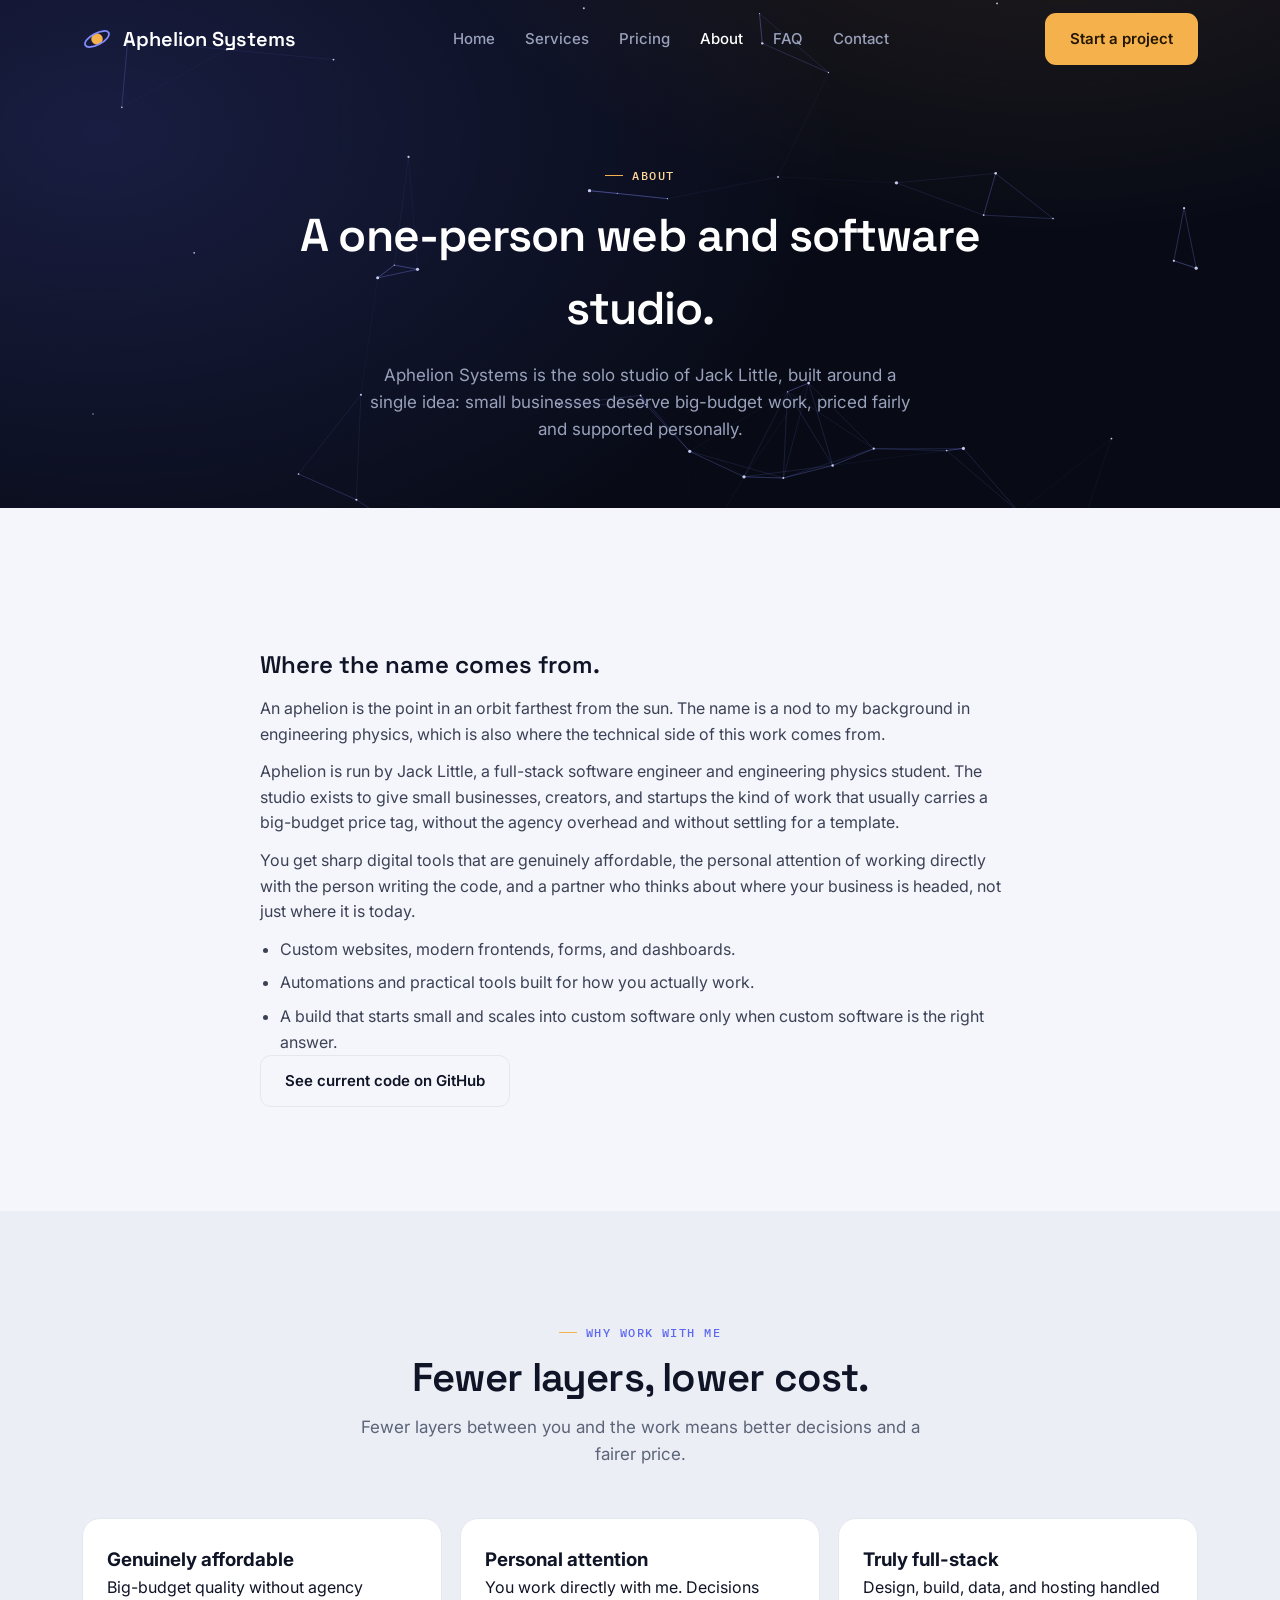
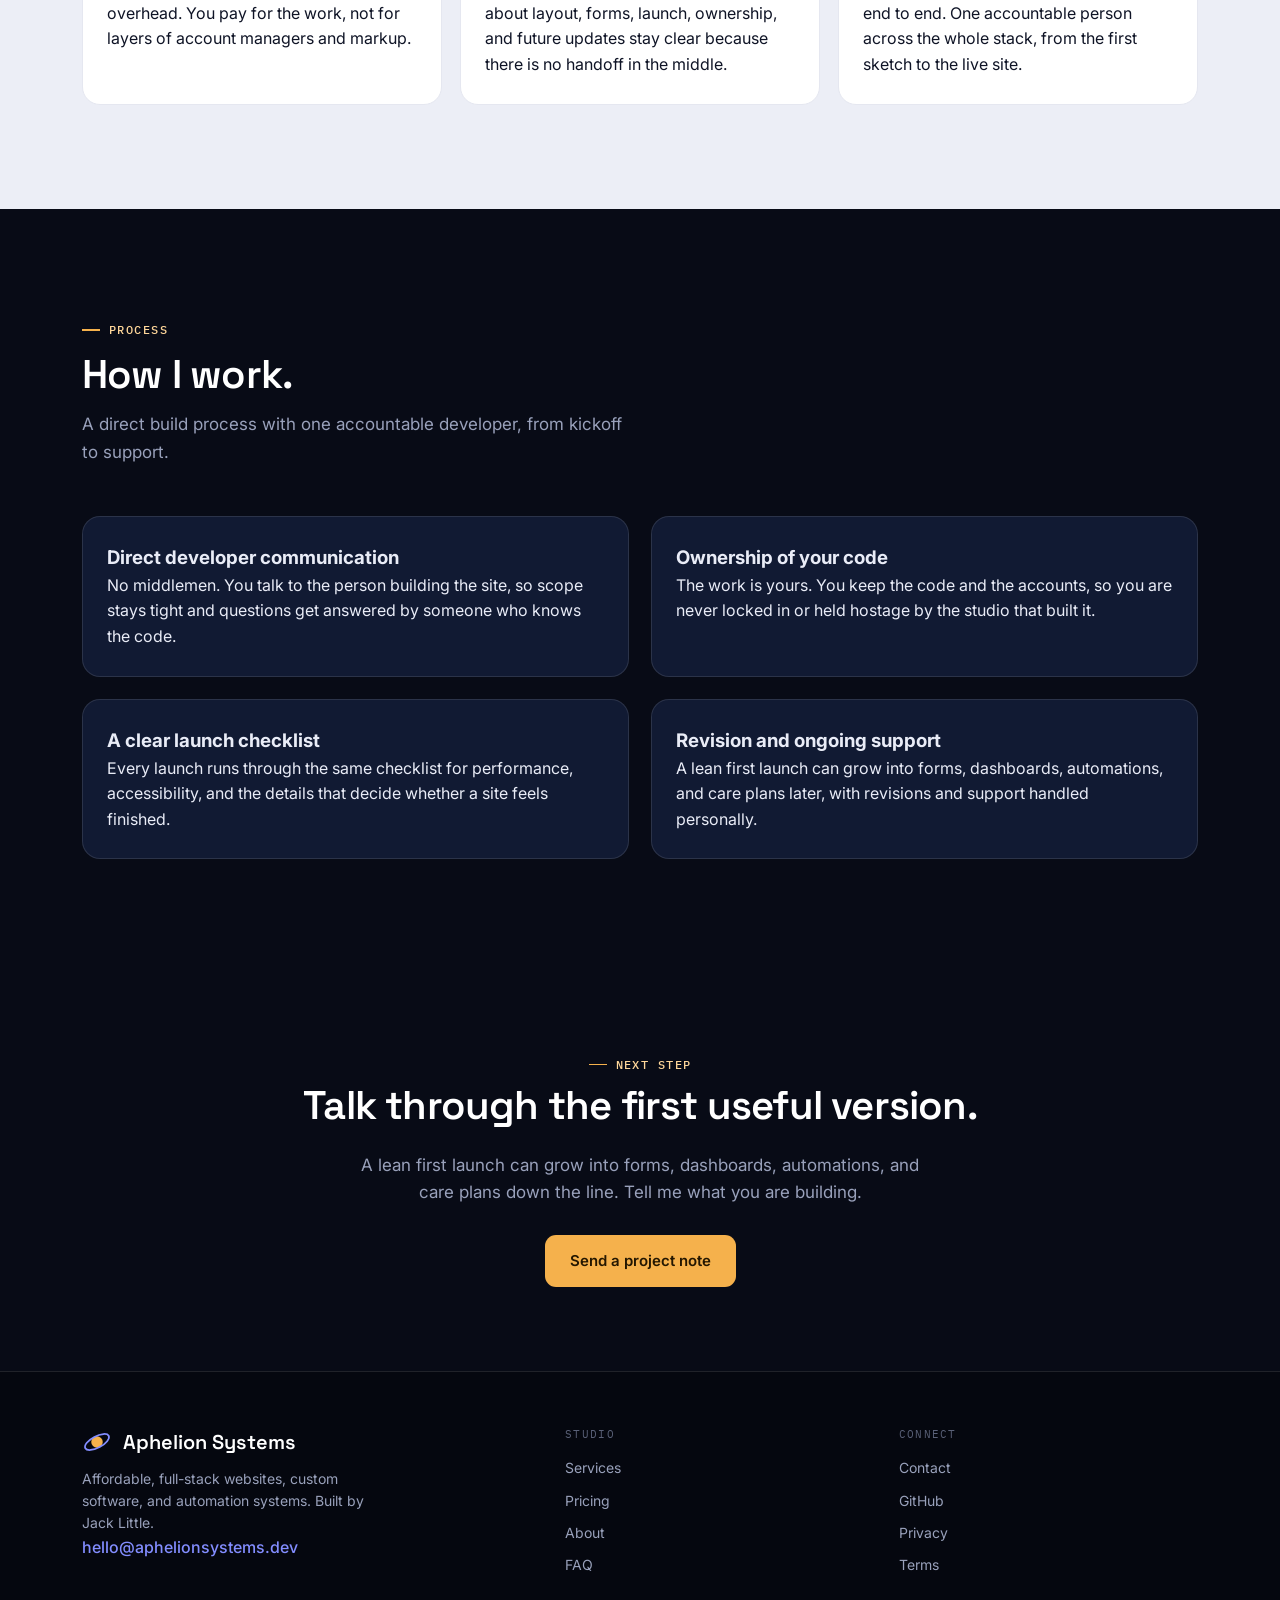
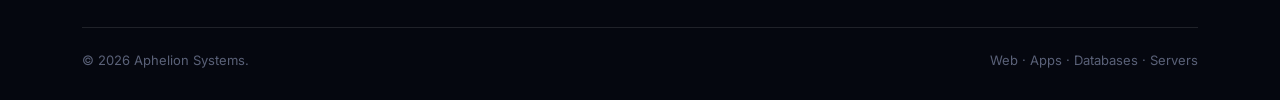
==== about.html @ 38b9ea17 "Add favicon (ico + 32px png + apple-touch) and reference on every page Brand orbit mark rendered to " ====
<!DOCTYPE html>
<html lang="en">
<head>
  <meta charset="UTF-8" />
  <meta name="viewport" content="width=device-width, initial-scale=1.0" />
  <meta name="description" content="Aphelion Systems is the solo studio of Jack Little, a full-stack software engineer and engineering physics student." />
  <meta property="og:title" content="About | Aphelion Systems" />
  <meta property="og:description" content="Aphelion Systems is the solo studio of Jack Little, a full-stack software engineer and engineering physics student." />
  <meta property="og:image" content="https://aphelionsystems.dev/assets/work-storefront.png" />
  <meta property="og:url" content="https://aphelionsystems.dev/about.html" />
  <meta name="twitter:card" content="summary_large_image" />
  <link rel="canonical" href="https://aphelionsystems.dev/about.html" />
  <link rel="icon" href="/favicon.ico" sizes="32x32" />
  <link rel="icon" href="/assets/favicon.svg" type="image/svg+xml" />
  <link rel="apple-touch-icon" href="/assets/apple-touch-icon.png" />
  <title>About | Aphelion Systems</title>
  <link rel="preconnect" href="https://fonts.googleapis.com" />
  <link rel="preconnect" href="https://fonts.gstatic.com" crossorigin />
  <link href="https://fonts.googleapis.com/css2?family=IBM+Plex+Mono:wght@500&family=Inter:wght@400;500;600;700&family=Space+Grotesk:wght@400;500;600;700&display=swap" rel="stylesheet" />
  <link rel="stylesheet" href="styles.css?v=9" />
</head>
<body>
  <canvas id="space" aria-hidden="true"></canvas>
  <header class="nav" data-header>
    <div class="shell">
      <a class="brand" href="index.html" aria-label="Aphelion Systems home"><svg class="mark" viewBox="0 0 34 34" fill="none" xmlns="http://www.w3.org/2000/svg" aria-hidden="true"><circle cx="17" cy="17" r="6.5" fill="#F5B14C"/><ellipse cx="17" cy="17" rx="15" ry="6.5" stroke="#838DFF" stroke-width="2" transform="rotate(-28 17 17)"/></svg> Aphelion Systems</a>
      <nav class="nav-links" id="site-nav" aria-label="Primary navigation">
        <a href="index.html">Home</a>
        <a href="services.html">Services</a>
        <a href="pricing.html">Pricing</a>
        <a href="about.html" aria-current="page">About</a>
        <a href="faq.html">FAQ</a>
        <a href="contact.html">Contact</a>
      </nav>
      <div class="nav-cta"><a href="contact.html" class="btn btn-amber">Start a project</a><button class="nav-toggle" type="button" data-nav-toggle aria-expanded="false" aria-controls="site-nav"><span></span><span></span><span></span></button></div>
    </div>
  </header>
<header class="page-hero"><div class="shell"><span class="eyebrow on-dark">About</span><h1>A one-person web and software studio.</h1><p>Aphelion Systems is the solo studio of Jack Little, built around a single idea: small businesses deserve big-budget work, priced fairly and supported personally.</p></div></header>

<main>
  <section class="section">
    <div class="shell">
      <div class="prose" data-reveal>
        <h2>Where the name comes from.</h2>
        <p>An aphelion is the point in an orbit farthest from the sun. The name is a nod to my background in engineering physics, which is also where the technical side of this work comes from.</p>
        <p>Aphelion is run by Jack Little, a full-stack software engineer and engineering physics student. The studio exists to give small businesses, creators, and startups the kind of work that usually carries a big-budget price tag, without the agency overhead and without settling for a template.</p>
        <p>You get sharp digital tools that are genuinely affordable, the personal attention of working directly with the person writing the code, and a partner who thinks about where your business is headed, not just where it is today.</p>
        <ul>
          <li>Custom websites, modern frontends, forms, and dashboards.</li>
          <li>Automations and practical tools built for how you actually work.</li>
          <li>A build that starts small and scales into custom software only when custom software is the right answer.</li>
        </ul>
        <a class="btn btn-ghost-dark" href="https://github.com/jacklittle4">See current code on GitHub</a>
      </div>
    </div>
  </section>

  <section class="section alt">
    <div class="shell">
      <div class="section-head center" data-reveal><span class="eyebrow">Why work with me</span><h2 class="section-title">Fewer layers, lower cost.</h2><p class="section-sub">Fewer layers between you and the work means better decisions and a fairer price.</p></div>
      <div class="grid-3">
        <article class="card" data-reveal><h3>Genuinely affordable</h3><p>Big-budget quality without agency overhead. You pay for the work, not for layers of account managers and markup.</p></article>
        <article class="card" data-reveal data-delay="1"><h3>Personal attention</h3><p>You work directly with me. Decisions about layout, forms, launch, ownership, and future updates stay clear because there is no handoff in the middle.</p></article>
        <article class="card" data-reveal data-delay="2"><h3>Truly full-stack</h3><p>Design, build, data, and hosting handled end to end. One accountable person across the whole stack, from the first sketch to the live site.</p></article>
      </div>
    </div>
  </section>

  <section class="section dark">
    <div class="shell">
      <div class="section-head" data-reveal><span class="eyebrow">Process</span><h2 class="section-title">How I work.</h2><p class="section-sub">A direct build process with one accountable developer, from kickoff to support.</p></div>
      <div class="grid-2">
        <article class="card" data-reveal><h3>Direct developer communication</h3><p>No middlemen. You talk to the person building the site, so scope stays tight and questions get answered by someone who knows the code.</p></article>
        <article class="card" data-reveal data-delay="1"><h3>Ownership of your code</h3><p>The work is yours. You keep the code and the accounts, so you are never locked in or held hostage by the studio that built it.</p></article>
        <article class="card" data-reveal><h3>A clear launch checklist</h3><p>Every launch runs through the same checklist for performance, accessibility, and the details that decide whether a site feels finished.</p></article>
        <article class="card" data-reveal data-delay="1"><h3>Revision and ongoing support</h3><p>A lean first launch can grow into forms, dashboards, automations, and care plans later, with revisions and support handled personally.</p></article>
      </div>
    </div>
  </section>

  <section class="section dark tight">
    <div class="shell">
      <div class="cta-panel" data-reveal>
        <span class="eyebrow">Next step</span>
        <h2>Talk through the first useful version.</h2>
        <p>A lean first launch can grow into forms, dashboards, automations, and care plans down the line. Tell me what you are building.</p>
        <a class="btn btn-amber" href="contact.html">Send a project note</a>
      </div>
    </div>
  </section>
</main>
  <footer class="site-footer">
    <div class="shell">
      <div class="footer-grid">
        <div><div class="brand"><svg class="mark" viewBox="0 0 34 34" fill="none" xmlns="http://www.w3.org/2000/svg" aria-hidden="true"><circle cx="17" cy="17" r="6.5" fill="#F5B14C"/><ellipse cx="17" cy="17" rx="15" ry="6.5" stroke="#838DFF" stroke-width="2" transform="rotate(-28 17 17)"/></svg> Aphelion Systems</div>
          <p class="tagline">Affordable, full-stack websites, custom software, and automation systems. Built by Jack Little.</p>
          <a class="email" href="mailto:hello@aphelionsystems.dev">hello@aphelionsystems.dev</a></div>
        <div><div class="colhead">Studio</div><a class="flink" href="services.html">Services</a><a class="flink" href="pricing.html">Pricing</a><a class="flink" href="about.html">About</a><a class="flink" href="faq.html">FAQ</a></div>
        <div><div class="colhead">Connect</div><a class="flink" href="contact.html">Contact</a><a class="flink" href="https://github.com/jacklittle4">GitHub</a><a class="flink" href="privacy.html">Privacy</a><a class="flink" href="terms.html">Terms</a></div>
      </div>
      <div class="footer-bottom"><span>&copy; <span data-year>2026</span> Aphelion Systems.</span><span>Web &middot; Apps &middot; Databases &middot; Servers</span></div>
    </div>
  </footer>
  <script src="script.js?v=9"></script>
</body>
</html>
---- styles.css ----
/* ============================================================
   Aphelion Systems — design system
   Cosmic / constellation theme. Dark "space" sections reveal the
   animated background; light sections sit opaque on top.
   ============================================================ */
:root{
  --bg:#080B16; --bg2:#0C1124; --panel:#111A33; --panel-2:#0E1730;
  --light:#F5F6FB; --light-2:#ECEEF6; --white:#FFFFFF;
  --ink:#0F1426; --ink-soft:#3C4256; --muted:#5C6478; --line:#E5E7F0;
  --indigo:#838DFF; --indigo-deep:#5C68F0; --amber:#F5B14C; --amber-soft:#FFD79A;
  --on-dark:#E9ECF7; --muted-dark:#99A1BB; --line-dark:rgba(255,255,255,.11);
  --display:"Space Grotesk",system-ui,sans-serif;
  --body:"Inter",system-ui,sans-serif;
  --mono:"IBM Plex Mono",ui-monospace,monospace;
  --shell:1180px; --r:18px;
}
*{box-sizing:border-box; margin:0; padding:0;}
html{scroll-behavior:smooth; background:var(--bg);}
body{
  font-family:var(--body); color:var(--ink); -webkit-font-smoothing:antialiased; line-height:1.6;
  background:
    radial-gradient(1100px 720px at 82% -6%, rgba(245,177,76,.13), transparent 60%),
    radial-gradient(1200px 800px at 8% 4%, rgba(92,104,240,.20), transparent 62%),
    radial-gradient(900px 900px at 60% 120%, rgba(92,104,240,.12), transparent 60%),
    var(--bg);
}
body.nav-open{overflow:hidden;}
img{display:block; max-width:100%;}
a{color:inherit; text-decoration:none;}

/* animated background canvas */
#space{position:fixed; inset:0; z-index:0; pointer-events:none;}

/* layout */
.shell{max-width:var(--shell); margin:0 auto; padding:0 32px;}
.section{position:relative; z-index:1; padding:104px 0; background:var(--light); color:var(--ink);}
.section.alt{background:var(--light-2);}
.section.dark{background:transparent; color:var(--on-dark);}        /* reveals canvas */
.section.tight{padding:84px 0;}
.section-head{max-width:680px; margin-bottom:50px;}
.section-head.center{margin-left:auto; margin-right:auto; text-align:center;}
.eyebrow{display:inline-flex; align-items:center; gap:9px; font-family:var(--mono); font-size:12px; font-weight:500; letter-spacing:.12em; text-transform:uppercase; color:var(--indigo-deep);}
.eyebrow::before{content:""; width:18px; height:1.5px; background:var(--amber);}
.section.dark .eyebrow, .eyebrow.on-dark{color:var(--amber-soft);}
.section-title{font-family:var(--display); font-weight:600; font-size:clamp(28px,3.4vw,40px); line-height:1.1; letter-spacing:-.02em; margin-top:14px;}
.section.dark .section-title{color:#fff;}
.section-sub{font-size:17px; color:var(--muted); margin-top:14px; max-width:560px;}
.section.dark .section-sub{color:var(--muted-dark);}
.section-head.center .section-sub{margin-left:auto; margin-right:auto;}

/* buttons */
.btn{display:inline-flex; align-items:center; gap:9px; font-family:var(--body); font-weight:600; font-size:15px; padding:13px 24px; border-radius:11px; cursor:pointer; border:1px solid transparent; transition:transform .15s ease, background .2s ease, border-color .2s ease;}
.btn:hover{transform:translateY(-1px);}
.btn-amber{background:var(--amber); color:#241701;}
.btn-indigo{background:var(--indigo-deep); color:#fff;}
.btn-ghost{background:transparent; color:var(--on-dark); border-color:var(--line-dark);}
.btn-ghost:hover{border-color:var(--indigo);}
.btn-ghost-dark{background:transparent; color:var(--ink); border-color:var(--line);}

/* reveal */
[data-reveal]{opacity:0; transform:translateY(20px); transition:opacity .7s ease, transform .7s cubic-bezier(.2,.7,.2,1);}
[data-reveal].is-visible{opacity:1; transform:none;}
[data-reveal][data-delay="1"]{transition-delay:.08s;}
[data-reveal][data-delay="2"]{transition-delay:.16s;}
[data-reveal][data-delay="3"]{transition-delay:.24s;}
@media (prefers-reduced-motion: reduce){ [data-reveal]{opacity:1; transform:none; transition:none;} }

/* ============ nav ============ */
.nav{position:fixed; top:0; left:0; right:0; z-index:40; transition:background .25s ease, border-color .25s ease;}
.nav .shell{display:flex; align-items:center; justify-content:space-between; height:78px;}
.nav.is-scrolled{background:rgba(8,11,22,.78); backdrop-filter:blur(12px); border-bottom:1px solid var(--line-dark);}
.brand{display:flex; align-items:center; gap:11px; font-family:var(--display); font-weight:600; font-size:20px; color:#fff;}
.brand .mark{width:30px; height:30px;}
.nav-links{display:flex; gap:30px;}
.nav-links a{color:var(--muted-dark); font-size:15px; font-weight:500;}
.nav-links a:hover, .nav-links a[aria-current="page"]{color:#fff;}
.nav-cta{display:flex; align-items:center; gap:16px;}
.nav-toggle{display:none; flex-direction:column; gap:5px; background:none; border:0; cursor:pointer; padding:8px;}
.nav-toggle span{display:block; width:22px; height:2px; background:#fff; border-radius:2px;}

/* ============ hero ============ */
.hero{position:relative; z-index:1; color:var(--on-dark); overflow:hidden;}
.hero-glow{position:absolute; inset:0; z-index:0; pointer-events:none; background:
  radial-gradient(680px 420px at 50% -10%, rgba(245,177,76,.12), transparent 60%);}
.hero-inner{position:relative; z-index:2; text-align:center; max-width:800px; margin:0 auto; padding:184px 0 120px;}
.hero-inner .eyebrow{margin-bottom:22px;}
.hero h1{font-family:var(--display); font-weight:600; font-size:clamp(33px,4.6vw,52px); line-height:1.08; letter-spacing:-.02em; color:#fff; max-width:760px; margin:0 auto;}
.hero h1 .accent{color:var(--amber-soft);}
.hero .lede{color:var(--muted-dark); font-size:18px; margin:22px auto 34px; max-width:580px;}
.hero-actions{display:flex; gap:13px; flex-wrap:wrap; justify-content:center;}
.hero-trust{display:flex; gap:8px; flex-wrap:wrap; justify-content:center; align-items:center; margin:46px auto 0; padding-top:26px; border-top:1px solid var(--line-dark); max-width:680px;}
.hero-trust b{font-size:14px; color:var(--on-dark); font-weight:600;}
.dotsep{color:var(--indigo); margin:0 6px;}

/* slim page hero for subpages */
.page-hero{position:relative; z-index:1; color:var(--on-dark); text-align:center; overflow:hidden;}
.page-hero .shell{padding-top:158px; padding-bottom:64px;}
.page-hero h1{font-family:var(--display); font-weight:600; font-size:clamp(30px,4vw,46px); color:#fff; letter-spacing:-.02em; margin:14px auto 0; max-width:720px;}
.page-hero p{color:var(--muted-dark); font-size:17px; margin:16px auto 0; max-width:560px;}

/* ============ generic cards / grids ============ */
.grid-3{display:grid; grid-template-columns:repeat(3,1fr); gap:18px;}
.grid-2{display:grid; grid-template-columns:repeat(2,1fr); gap:22px;}
.card{border-radius:var(--r); padding:26px 24px; background:var(--white); border:1px solid var(--line);}
.section.dark .card{background:var(--panel); border-color:var(--line-dark);}
.card-link{transition:transform .15s ease, box-shadow .2s ease;}
.card-link:hover{transform:translateY(-3px); box-shadow:0 22px 44px -28px rgba(20,28,64,.4);}

/* services */
.svc-grid{display:grid; grid-template-columns:repeat(3,1fr); gap:18px;}
.svc{background:var(--white); border:1px solid var(--line); border-radius:var(--r); padding:28px 26px; transition:transform .15s ease, box-shadow .2s ease;}
.svc:hover{transform:translateY(-3px); box-shadow:0 22px 44px -28px rgba(20,28,64,.4);}
.svc .ico{width:46px; height:46px; border-radius:12px; display:grid; place-items:center; background:linear-gradient(140deg,#EEF0FF,#E0E4FF); color:var(--indigo-deep); margin-bottom:18px;}
.svc:nth-child(2) .ico,.svc:nth-child(5) .ico{background:linear-gradient(140deg,#FFF3E0,#FFE7C4); color:#C7821F;}
.svc h3{font-family:var(--display); font-weight:600; font-size:20px; color:var(--ink);}
.svc p{font-size:14.5px; color:var(--muted); margin-top:8px;}

/* work / projects */
.work-grid{display:grid; grid-template-columns:repeat(2,1fr); gap:22px;}
.proj{background:var(--panel); border:1px solid var(--line-dark); border-radius:var(--r); overflow:hidden; transition:transform .15s ease;}
.proj:hover{transform:translateY(-3px);}
.proj .thumb{height:226px; overflow:hidden; border-bottom:1px solid var(--line-dark);}
.proj .thumb img{width:100%; height:100%; object-fit:cover; object-position:top;}
.proj .body{padding:22px 24px 26px;}
.proj .tags{display:flex; gap:8px; margin-bottom:12px;}
.tag{font-family:var(--mono); font-size:11px; font-weight:500; letter-spacing:.03em; padding:5px 11px; border-radius:999px; background:rgba(131,141,255,.14); color:#AEB6FF;}
.tag.real{background:rgba(245,177,76,.16); color:var(--amber-soft);}
.proj h3{font-family:var(--display); font-weight:600; font-size:21px; color:#fff;}
.proj p{font-size:14.5px; color:var(--muted-dark); margin-top:8px;}
.proj .text-link{display:inline-block; margin-top:14px; color:var(--indigo); font-weight:600; font-size:14px;}

/* audience pills */
.audience-grid{display:grid; grid-template-columns:repeat(3,1fr); gap:14px;}
.audience-grid article{background:var(--white); border:1px solid var(--line); border-radius:12px; padding:18px 20px; font-weight:600; color:var(--ink); display:flex; align-items:center; gap:10px;}
.audience-grid article::before{content:""; width:8px; height:8px; border-radius:50%; background:var(--indigo-deep);}

/* timeline / process */
.timeline{list-style:none; display:grid; grid-template-columns:repeat(5,1fr); gap:16px; counter-reset:step;}
.timeline.stack{grid-template-columns:1fr; gap:14px; max-width:760px;}
.timeline li{position:relative; padding-top:22px; border-top:2px solid var(--indigo-deep);}
.timeline li span{font-family:var(--mono); font-size:13px; color:var(--indigo-deep); font-weight:500;}
.section.dark .timeline li span{color:var(--indigo);}
.timeline li h3{font-family:var(--display); font-weight:600; font-size:18px; margin:8px 0 6px; color:inherit;}
.timeline li p{font-size:14px; color:var(--muted);}
.section.dark .timeline li p{color:var(--muted-dark);}

/* pricing tiers */
.tier-grid{display:grid; grid-template-columns:repeat(3,1fr); gap:18px; align-items:stretch;}
.tier{display:flex; flex-direction:column; background:var(--white); border:1px solid var(--line); border-radius:var(--r); padding:30px 26px;}
.section.dark .tier{background:var(--panel); border-color:var(--line-dark);}
.tier.feat{border-color:var(--indigo); box-shadow:0 0 0 1px var(--indigo); position:relative;}
.tier .badge{position:absolute; top:-11px; left:26px; background:var(--indigo-deep); color:#fff; font-family:var(--mono); font-size:10.5px; letter-spacing:.08em; text-transform:uppercase; padding:5px 12px; border-radius:999px;}
.tier .pname{font-family:var(--mono); font-size:12.5px; letter-spacing:.06em; text-transform:uppercase; color:var(--muted);}
.section.dark .tier .pname{color:var(--muted-dark);}
.tier .cost{font-family:var(--display); font-weight:600; font-size:38px; margin:12px 0 4px; color:var(--ink);}
.section.dark .tier .cost{color:#fff;}
.tier .cost small{font-family:var(--body); font-size:14px; color:var(--muted); font-weight:500;}
.tier p{font-size:14.5px; color:var(--muted); margin-top:4px;}
.section.dark .tier p{color:var(--muted-dark);}
.tier ul{list-style:none; margin:18px 0 24px; display:flex; flex-direction:column; gap:10px;}
.tier li{font-size:14px; color:var(--ink-soft); padding-left:24px; position:relative;}
.section.dark .tier li{color:#cdd2e2;}
.tier li::before{content:"✓"; position:absolute; left:0; color:var(--indigo-deep); font-weight:700;}
.tier .go{margin-top:auto; text-align:center; padding:12px; border-radius:10px; border:1.5px solid var(--line); font-weight:700; font-size:14px;}
.section.dark .tier .go{border-color:var(--line-dark); color:#fff;}
.tier.feat .go{background:var(--indigo-deep); color:#fff; border-color:var(--indigo-deep);}

/* console / engineering signal */
.split{display:grid; grid-template-columns:1fr 1fr; gap:56px; align-items:center;}
.console{background:var(--panel-2); border:1px solid var(--line-dark); border-radius:var(--r); padding:22px; font-family:var(--mono); color:var(--on-dark);}
.console .bar{display:flex; gap:7px; margin-bottom:18px;}
.console .bar span{width:11px; height:11px; border-radius:50%; background:rgba(255,255,255,.18);}
.console .bar span:first-child{background:var(--amber);}
.console .line{display:flex; justify-content:space-between; gap:18px; padding:11px 0; border-top:1px solid var(--line-dark); font-size:13.5px;}
.console .line span{color:var(--indigo);}
.console .line strong{color:#fff; font-weight:500; text-align:right;}

/* founder */
.founder-card{background:var(--white); border:1px solid var(--line); border-radius:var(--r); padding:30px 28px;}
.section.dark .founder-card{background:var(--panel); border-color:var(--line-dark);}
.founder-card .ava{width:56px; height:56px; border-radius:14px; display:grid; place-items:center; font-family:var(--display); font-weight:700; font-size:20px; color:#0A0B0D; background:linear-gradient(135deg,var(--amber-soft),var(--amber)); margin-bottom:18px;}
.founder-card h3{font-family:var(--display); font-weight:600; font-size:22px; color:inherit;}
.founder-card p{font-size:14.5px; color:var(--muted); margin-top:8px;}
.section.dark .founder-card p{color:var(--muted-dark);}
.founder-card .text-link{display:inline-block; margin-top:14px; color:var(--indigo-deep); font-weight:600; font-size:14px;}
.section.dark .founder-card .text-link{color:var(--indigo);}

/* CTA */
.cta-panel{max-width:860px; margin:0 auto; text-align:center;}
.cta-panel h2{font-family:var(--display); font-weight:600; font-size:clamp(28px,3.6vw,40px); color:#fff; letter-spacing:-.02em;}
.cta-panel p{color:var(--muted-dark); font-size:17px; margin:14px auto 28px; max-width:560px;}

/* FAQ */
.faq{max-width:820px; margin:0 auto; display:flex; flex-direction:column; gap:12px;}
.faq details{background:var(--white); border:1px solid var(--line); border-radius:14px; padding:4px 22px;}
.faq summary{list-style:none; cursor:pointer; padding:18px 0; font-family:var(--display); font-weight:600; font-size:17px; color:var(--ink); display:flex; justify-content:space-between; align-items:center; gap:16px;}
.faq summary::-webkit-details-marker{display:none;}
.faq summary::after{content:"+"; color:var(--indigo-deep); font-size:22px; font-weight:400;}
.faq details[open] summary::after{content:"–";}
.faq details p{font-size:15px; color:var(--muted); padding:0 0 20px;}

/* prose (privacy / terms / about) */
.prose{max-width:760px; margin:0 auto;}
.prose h2{font-family:var(--display); font-weight:600; font-size:24px; color:var(--ink); margin:34px 0 10px;}
.prose p{font-size:16px; color:var(--ink-soft); margin-top:12px;}
.prose ul{margin:12px 0 0 20px;} .prose li{font-size:16px; color:var(--ink-soft); margin-top:8px;}

/* forms */
.contact-layout{display:grid; grid-template-columns:1fr 1.1fr; gap:52px; align-items:start;}
.contact-copy h1{font-family:var(--display); font-weight:600; font-size:clamp(28px,3.4vw,38px); color:#fff; letter-spacing:-.02em; margin-top:12px;}
.contact-copy p{color:var(--muted-dark); font-size:16.5px; margin-top:16px; max-width:440px;}
.contact-aside{margin-top:26px; border-top:1px solid var(--line-dark);}
.contact-aside .row{display:flex; gap:16px; padding:14px 0; border-bottom:1px solid var(--line-dark);}
.contact-aside .k{font-family:var(--mono); font-size:12px; letter-spacing:.08em; text-transform:uppercase; color:var(--muted-dark); width:96px;}
.contact-aside .v{color:#fff;}
.contact-form{background:rgba(255,255,255,.03); border:1px solid var(--line-dark); border-radius:var(--r); padding:28px; display:grid; gap:16px;}
.contact-form label{display:block; font-size:13px; font-weight:600; color:var(--muted-dark);}
.contact-form input,.contact-form select,.contact-form textarea{width:100%; margin-top:7px; background:rgba(255,255,255,.04); border:1px solid var(--line-dark); border-radius:11px; padding:12px 14px; color:#fff; font-family:var(--body); font-size:15px;}
.contact-form input::placeholder,.contact-form textarea::placeholder{color:#6E768E;}
.contact-form textarea{resize:vertical;}
.contact-form .button, .contact-form button{justify-content:center; width:100%;}
.form-status{font-size:13px; color:var(--muted-dark);}

/* ============ footer ============ */
.site-footer{position:relative; z-index:1; background:#05070F; color:var(--muted-dark); padding:54px 0 30px; border-top:1px solid var(--line-dark);}
.footer-grid{display:grid; grid-template-columns:1.5fr 1fr 1fr; gap:34px;}
.site-footer .brand{margin-bottom:10px;}
.site-footer .tagline{font-size:14px; max-width:300px;}
.site-footer .colhead{font-family:var(--mono); font-size:11px; letter-spacing:.12em; text-transform:uppercase; color:#5A6178; margin-bottom:14px;}
.site-footer a.flink{display:block; font-size:14px; margin-bottom:10px; color:var(--muted-dark);}
.site-footer a.flink:hover{color:#fff;}
.site-footer .email{color:var(--indigo); font-weight:500;}
.footer-bottom{border-top:1px solid var(--line-dark); margin-top:40px; padding-top:22px; display:flex; justify-content:space-between; font-size:13px; color:#5A6178;}

/* ============ responsive ============ */
@media (max-width:900px){
  .nav-links{position:fixed; inset:78px 0 auto 0; flex-direction:column; gap:0; background:rgba(8,11,22,.97); border-bottom:1px solid var(--line-dark); padding:8px 32px 20px; transform:translateY(-12px); opacity:0; pointer-events:none; transition:.2s;}
  .nav-links.open{transform:none; opacity:1; pointer-events:auto;}
  .nav-links a{padding:14px 0; border-bottom:1px solid var(--line-dark);}
  .nav-toggle{display:flex;}
  .grid-3,.svc-grid,.work-grid,.grid-2,.audience-grid,.tier-grid,.split,.contact-layout{grid-template-columns:1fr;}
  .timeline{grid-template-columns:1fr 1fr;}
  .section{padding:72px 0;}
}
@media (max-width:560px){ .timeline{grid-template-columns:1fr;} .shell{padding:0 22px;} }
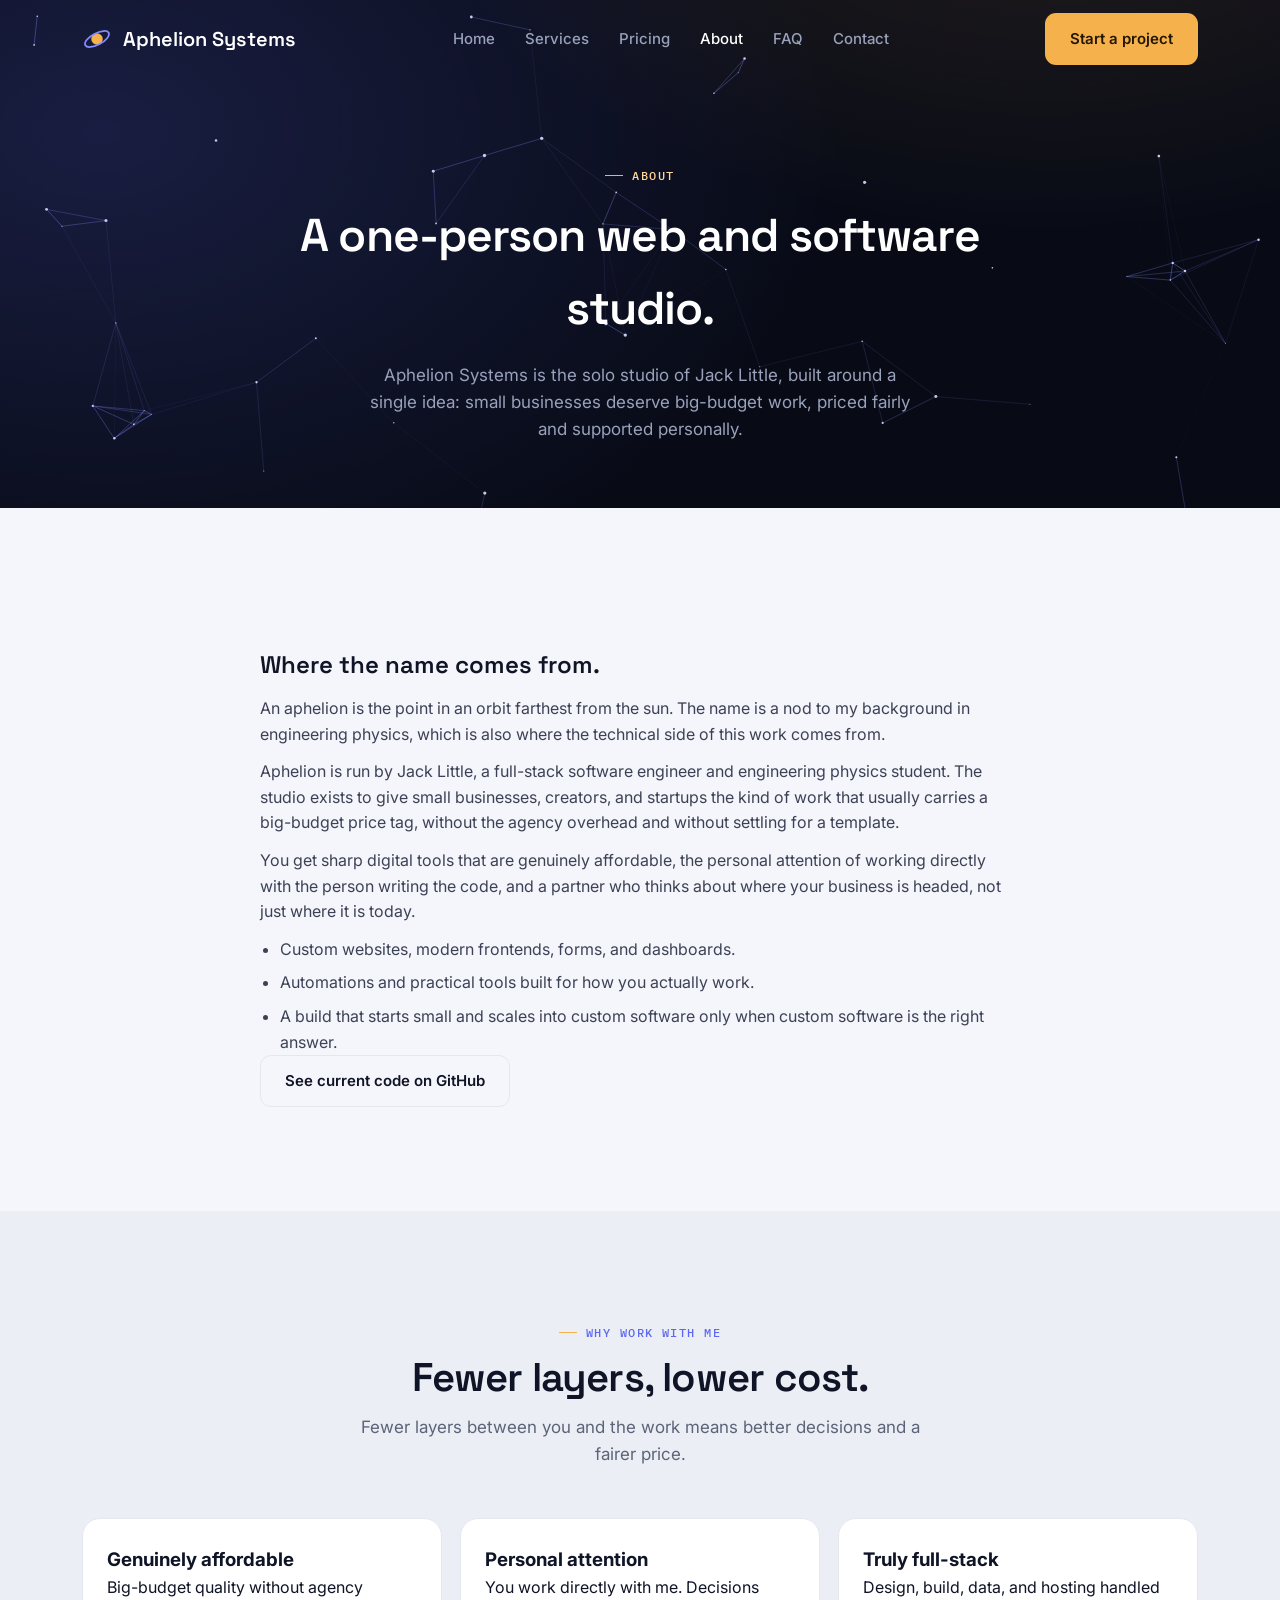
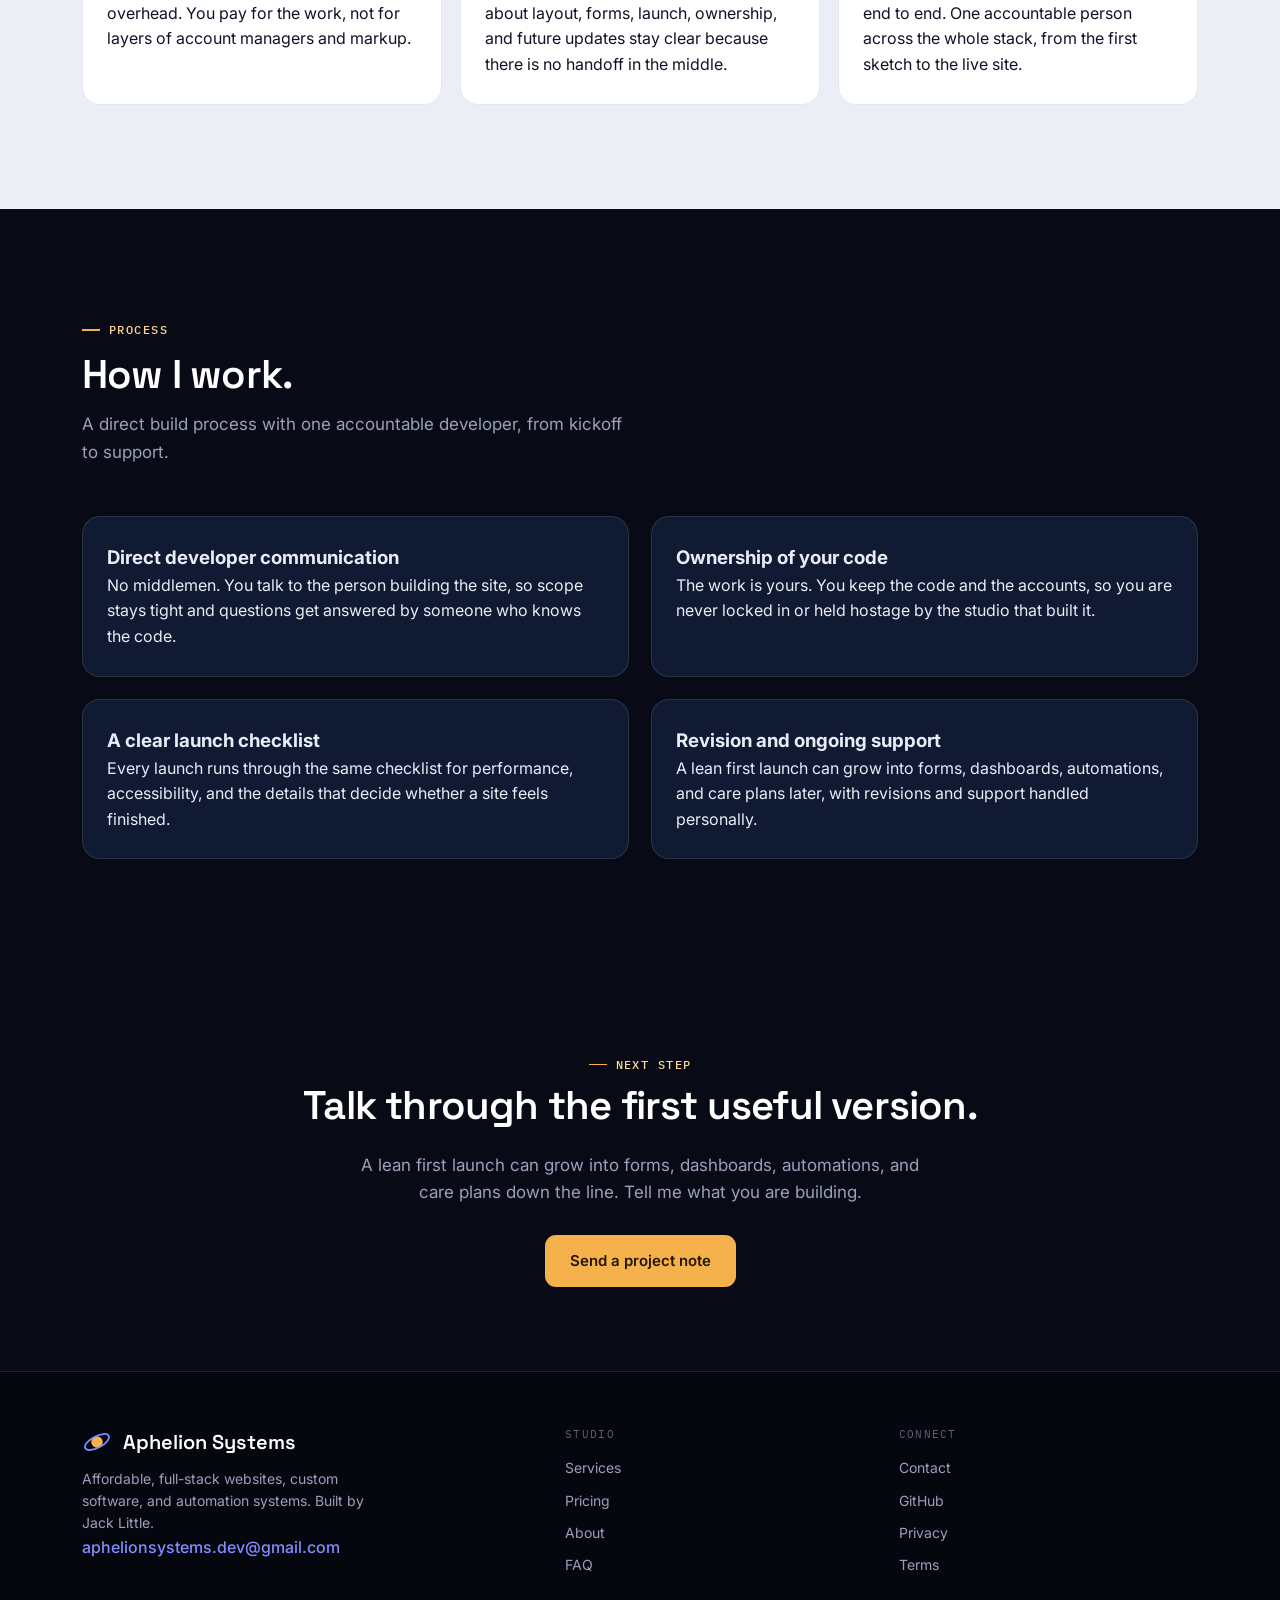
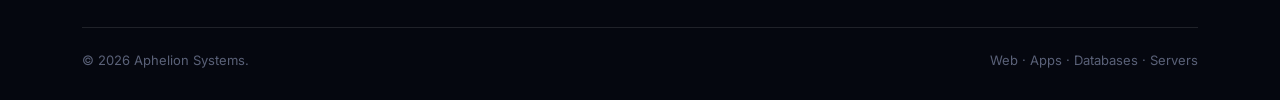
==== commit ed8b2bd9: "Set contact email to aphelionsystems.dev@gmail.com Swap displayed/mailto/schema address from hello@a" ====
--- a/about.html
+++ b/about.html
@@ -94,7 +94,7 @@
       <div class="footer-grid">
         <div><div class="brand"><svg class="mark" viewBox="0 0 34 34" fill="none" xmlns="http://www.w3.org/2000/svg" aria-hidden="true"><circle cx="17" cy="17" r="6.5" fill="#F5B14C"/><ellipse cx="17" cy="17" rx="15" ry="6.5" stroke="#838DFF" stroke-width="2" transform="rotate(-28 17 17)"/></svg> Aphelion Systems</div>
           <p class="tagline">Affordable, full-stack websites, custom software, and automation systems. Built by Jack Little.</p>
-          <a class="email" href="mailto:hello@aphelionsystems.dev">hello@aphelionsystems.dev</a></div>
+          <a class="email" href="mailto:aphelionsystems.dev@gmail.com">aphelionsystems.dev@gmail.com</a></div>
         <div><div class="colhead">Studio</div><a class="flink" href="services.html">Services</a><a class="flink" href="pricing.html">Pricing</a><a class="flink" href="about.html">About</a><a class="flink" href="faq.html">FAQ</a></div>
         <div><div class="colhead">Connect</div><a class="flink" href="contact.html">Contact</a><a class="flink" href="https://github.com/jacklittle4">GitHub</a><a class="flink" href="privacy.html">Privacy</a><a class="flink" href="terms.html">Terms</a></div>
       </div>
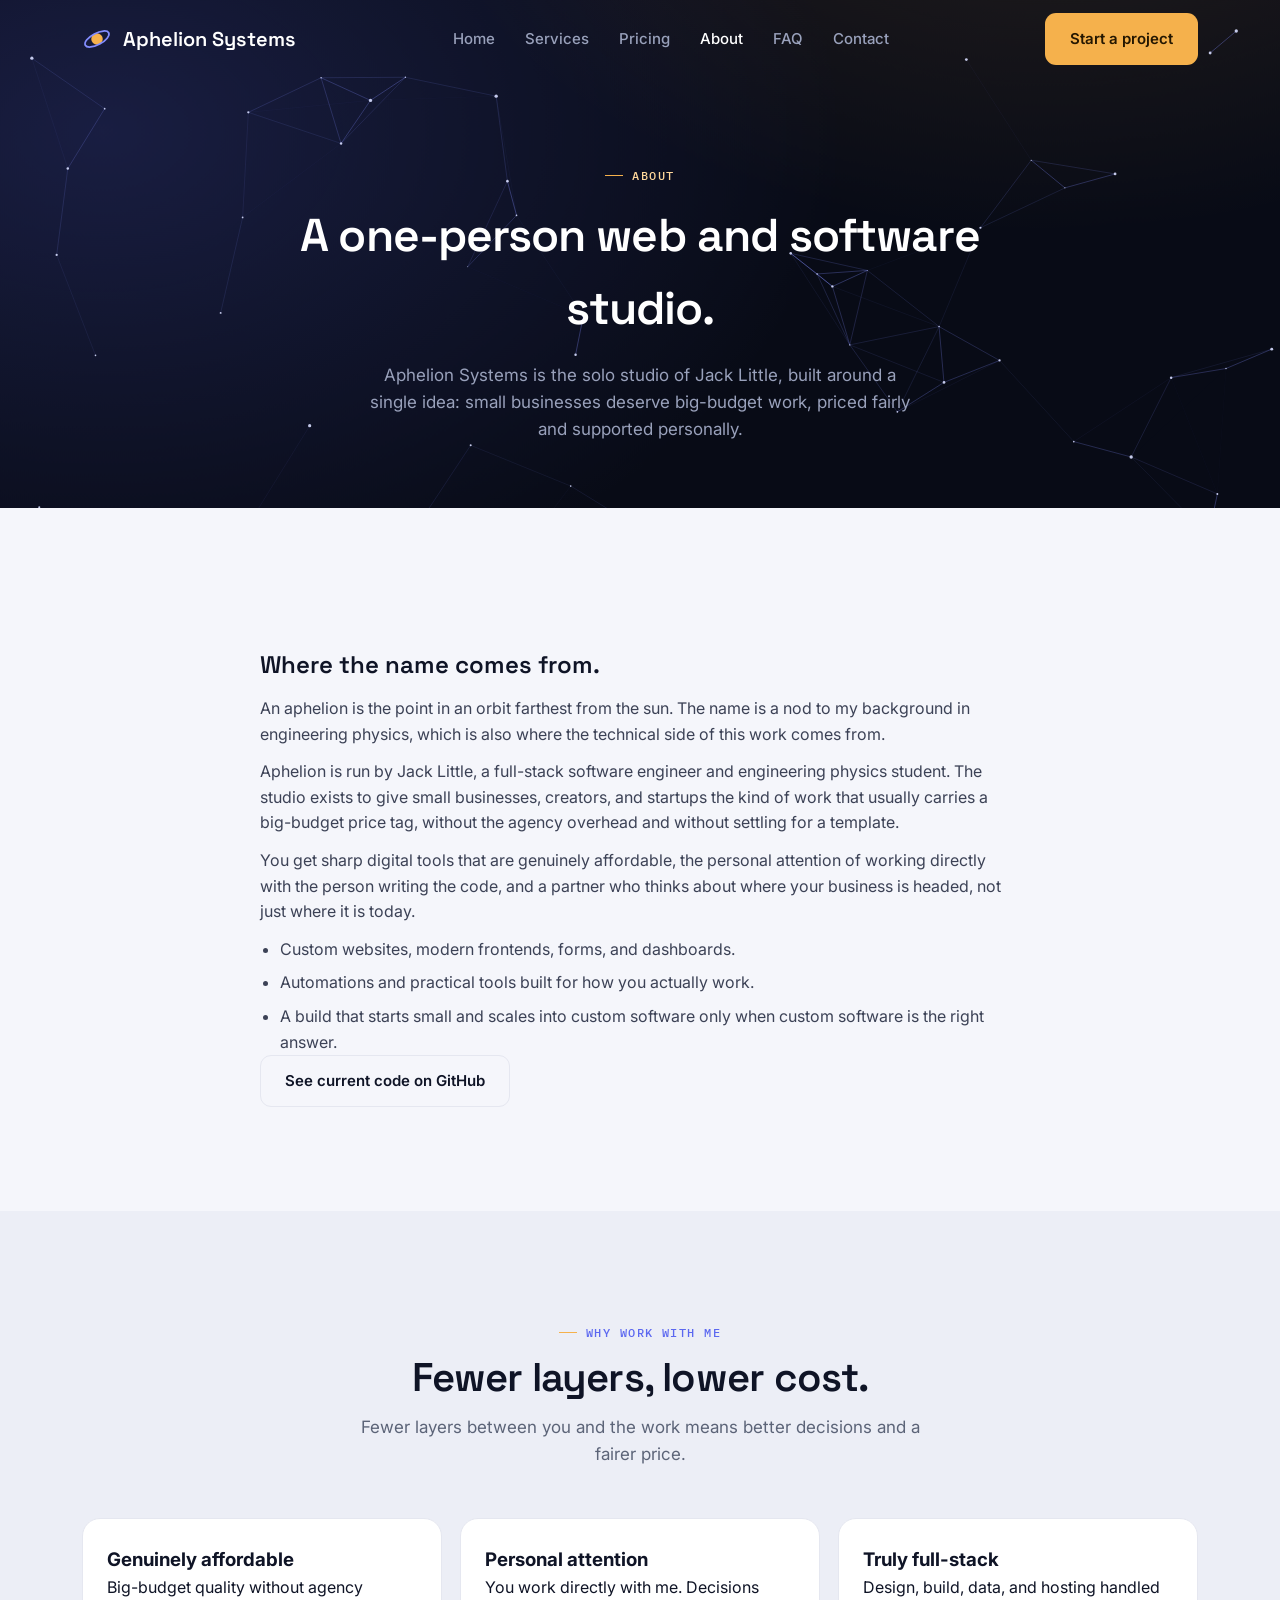
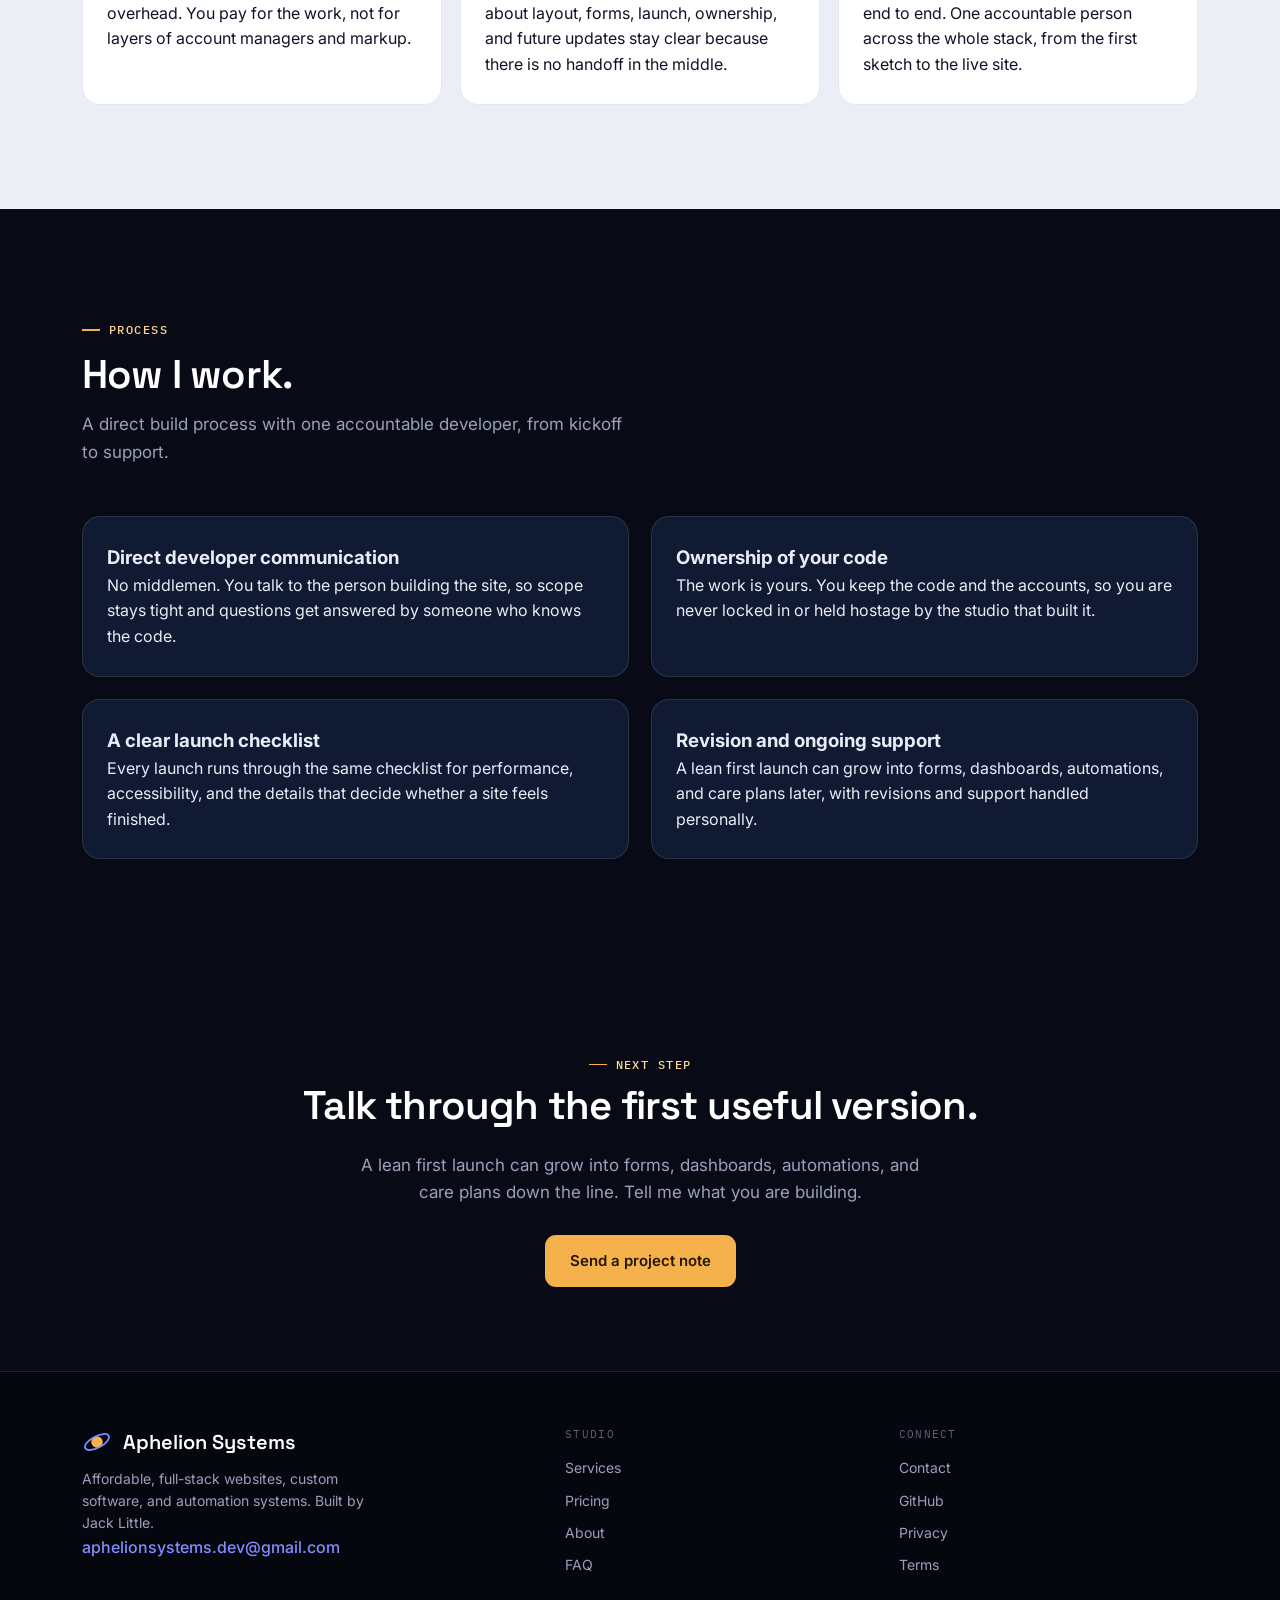
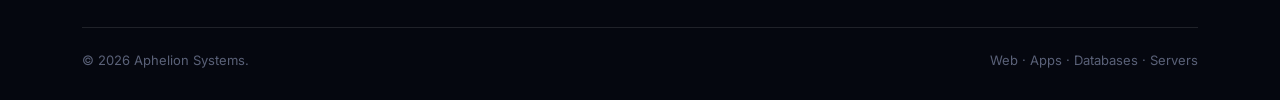
==== commit 0e7eba86: "Tighten response-time copy + improve thank-you page layout - Drop 'usually' so response time reads '" ====
--- a/about.html
+++ b/about.html
@@ -17,7 +17,7 @@
   <link rel="preconnect" href="https://fonts.googleapis.com" />
   <link rel="preconnect" href="https://fonts.gstatic.com" crossorigin />
   <link href="https://fonts.googleapis.com/css2?family=IBM+Plex+Mono:wght@500&family=Inter:wght@400;500;600;700&family=Space+Grotesk:wght@400;500;600;700&display=swap" rel="stylesheet" />
-  <link rel="stylesheet" href="styles.css?v=9" />
+  <link rel="stylesheet" href="styles.css?v=10" />
 </head>
 <body>
   <canvas id="space" aria-hidden="true"></canvas>
--- a/styles.css
+++ b/styles.css
@@ -97,6 +97,9 @@
 .page-hero .shell{padding-top:158px; padding-bottom:64px;}
 .page-hero h1{font-family:var(--display); font-weight:600; font-size:clamp(30px,4vw,46px); color:#fff; letter-spacing:-.02em; margin:14px auto 0; max-width:720px;}
 .page-hero p{color:var(--muted-dark); font-size:17px; margin:16px auto 0; max-width:560px;}
+/* thank-you page: center the content and push the footer down on a short page */
+.page-hero.thanks .shell{min-height:78vh; display:flex; flex-direction:column; align-items:center; justify-content:center; padding-top:96px; padding-bottom:72px;}
+.page-hero.thanks .btn{margin-top:34px;}
 
 /* ============ generic cards / grids ============ */
 .grid-3{display:grid; grid-template-columns:repeat(3,1fr); gap:18px;}
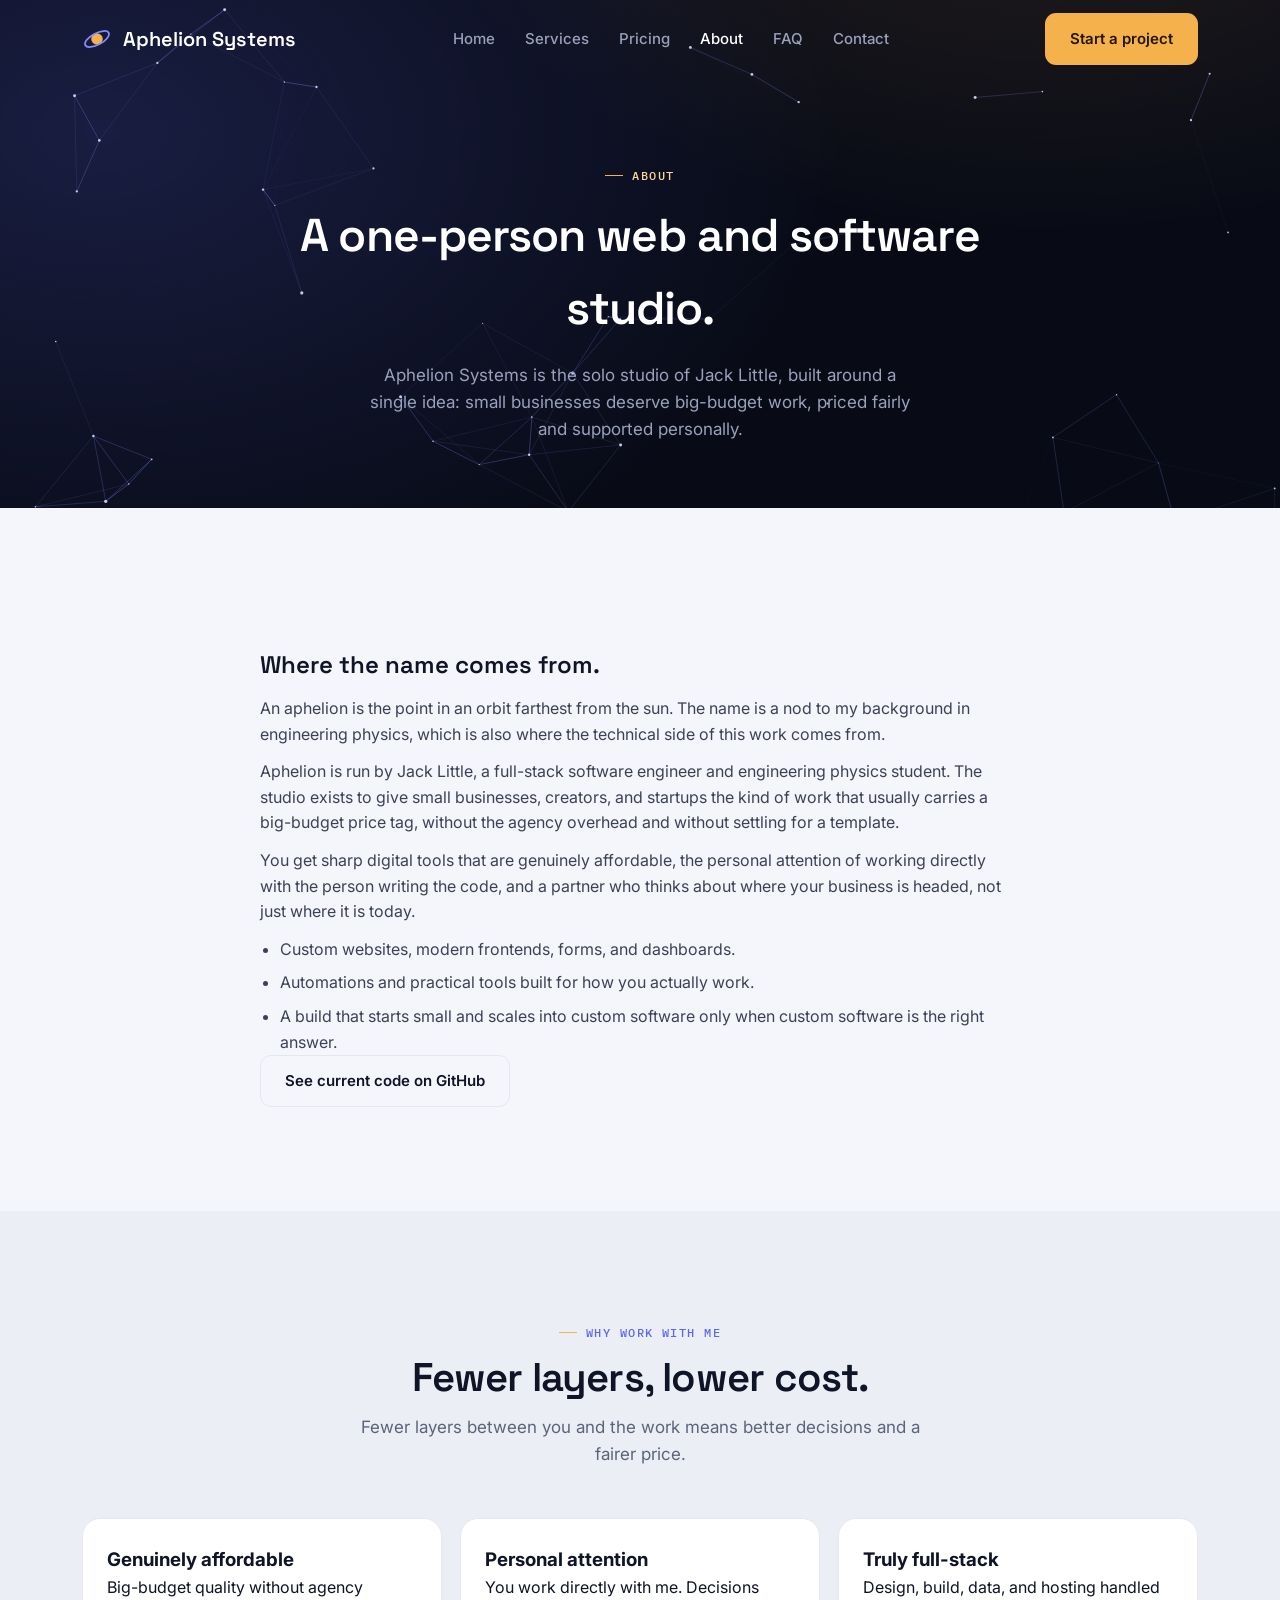
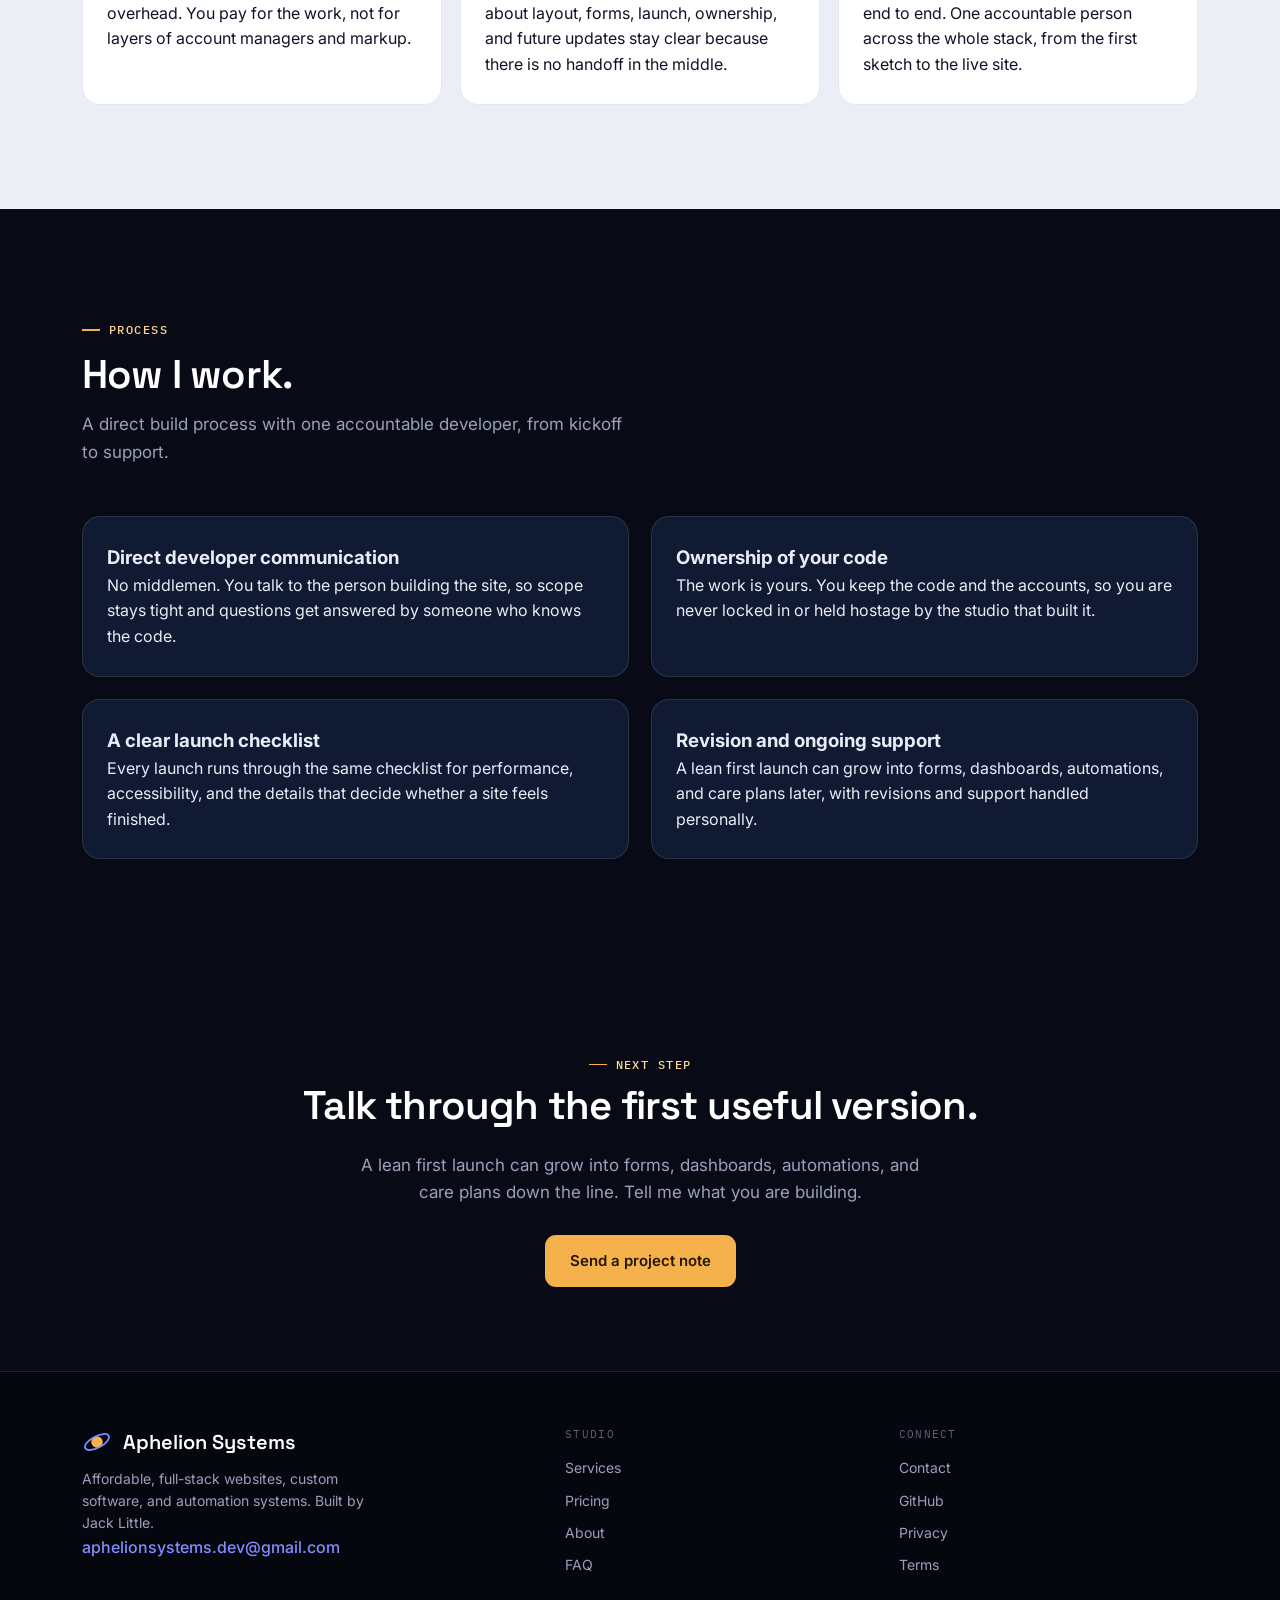
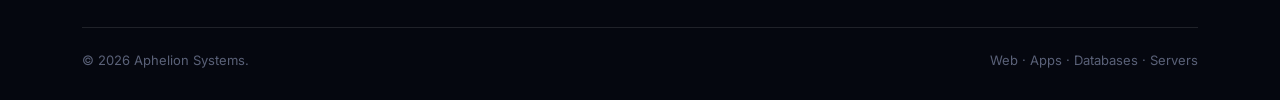
==== commit 88796baf: "Clickable service labels + SEO/performance pass Engagement: hero labels (Web design, App design, Dat" ====
--- a/about.html
+++ b/about.html
@@ -3,6 +3,7 @@
 <head>
   <meta charset="UTF-8" />
   <meta name="viewport" content="width=device-width, initial-scale=1.0" />
+  <meta name="theme-color" content="#080B16" />
   <meta name="description" content="Aphelion Systems is the solo studio of Jack Little, a full-stack software engineer and engineering physics student." />
   <meta property="og:title" content="About | Aphelion Systems" />
   <meta property="og:description" content="Aphelion Systems is the solo studio of Jack Little, a full-stack software engineer and engineering physics student." />
@@ -17,7 +18,7 @@
   <link rel="preconnect" href="https://fonts.googleapis.com" />
   <link rel="preconnect" href="https://fonts.gstatic.com" crossorigin />
   <link href="https://fonts.googleapis.com/css2?family=IBM+Plex+Mono:wght@500&family=Inter:wght@400;500;600;700&family=Space+Grotesk:wght@400;500;600;700&display=swap" rel="stylesheet" />
-  <link rel="stylesheet" href="styles.css?v=10" />
+  <link rel="stylesheet" href="styles.css?v=11" />
 </head>
 <body>
   <canvas id="space" aria-hidden="true"></canvas>
--- a/styles.css
+++ b/styles.css
@@ -246,3 +246,8 @@
   .section{padding:72px 0;}
 }
 @media (max-width:560px){ .timeline{grid-template-columns:1fr;} .shell{padding:0 22px;} }
+
+/* clickable hero service labels + anchor offset for jumped-to service cards */
+.hero-trust a{color:var(--on-dark); font-weight:600; font-size:14px; text-decoration:none; transition:color .2s ease;}
+.hero-trust a:hover{color:var(--amber-soft); text-decoration:underline;}
+.svc h3{scroll-margin-top:100px;}
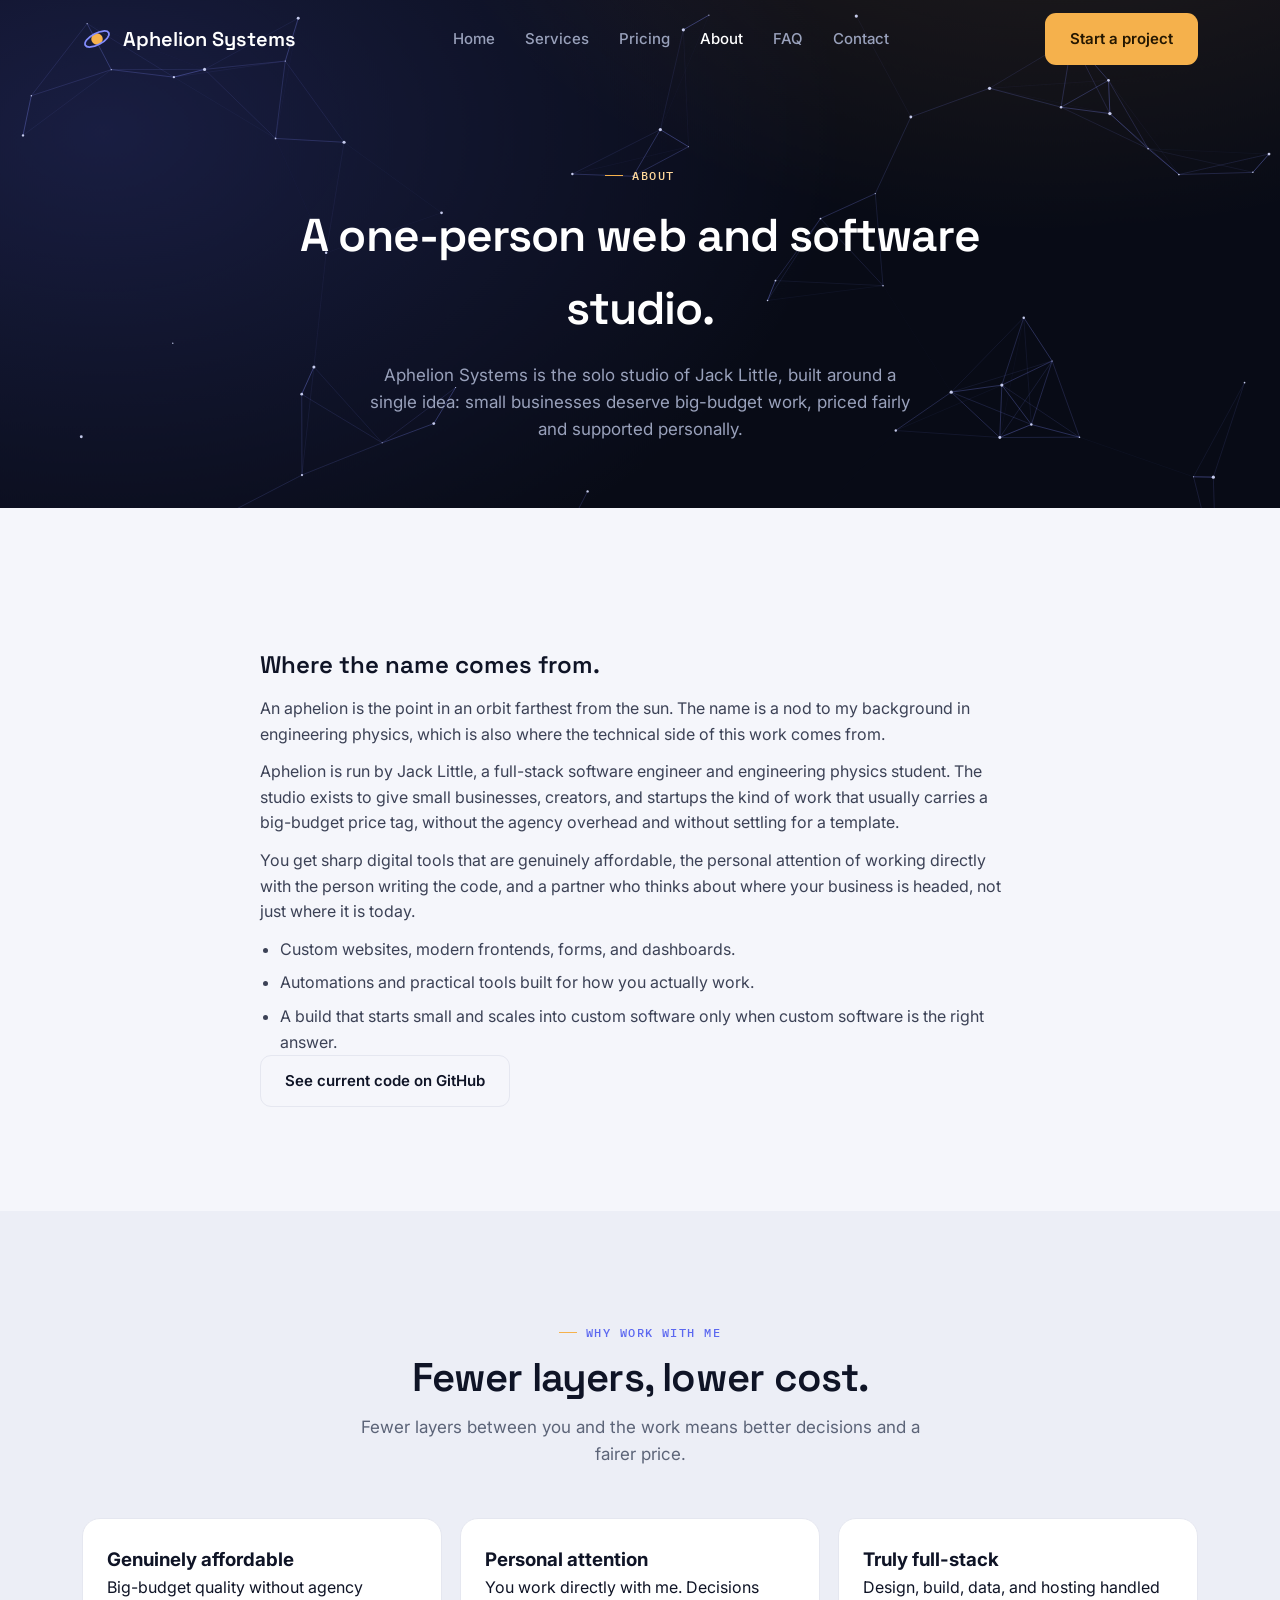
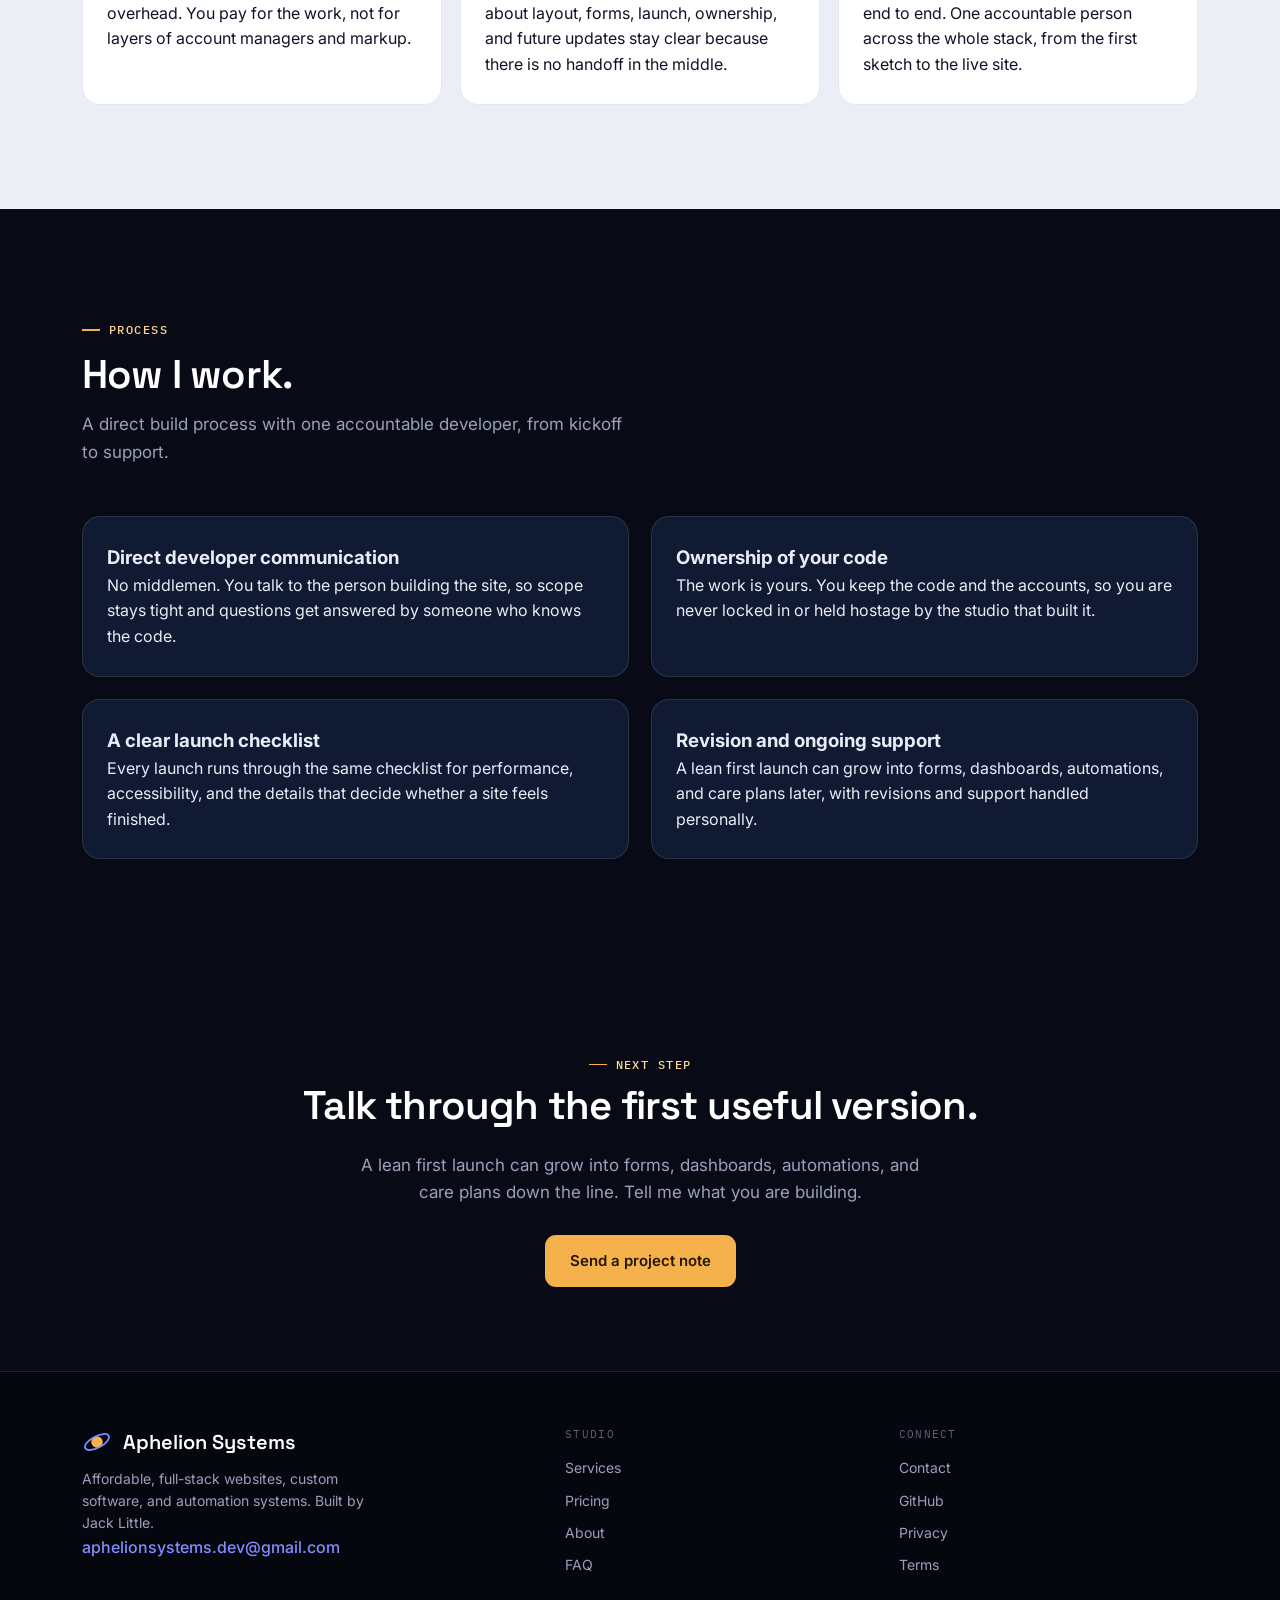
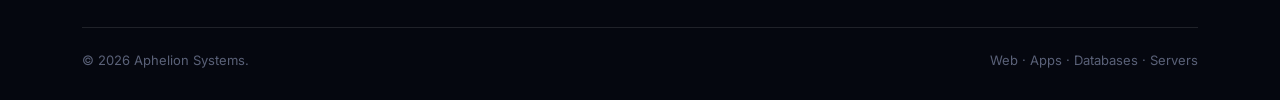
==== commit ba202707: "Use www.aphelionsystems.dev as canonical (matches new primary domain) Co-Authored-By: Claude Opus 4." ====
--- a/about.html
+++ b/about.html
@@ -7,10 +7,10 @@
   <meta name="description" content="Aphelion Systems is the solo studio of Jack Little, a full-stack software engineer and engineering physics student." />
   <meta property="og:title" content="About | Aphelion Systems" />
   <meta property="og:description" content="Aphelion Systems is the solo studio of Jack Little, a full-stack software engineer and engineering physics student." />
-  <meta property="og:image" content="https://aphelionsystems.dev/assets/work-storefront.png" />
-  <meta property="og:url" content="https://aphelionsystems.dev/about.html" />
+  <meta property="og:image" content="https://www.aphelionsystems.dev/assets/work-storefront.png" />
+  <meta property="og:url" content="https://www.aphelionsystems.dev/about.html" />
   <meta name="twitter:card" content="summary_large_image" />
-  <link rel="canonical" href="https://aphelionsystems.dev/about.html" />
+  <link rel="canonical" href="https://www.aphelionsystems.dev/about.html" />
   <link rel="icon" href="/favicon.ico" sizes="32x32" />
   <link rel="icon" href="/assets/favicon.svg" type="image/svg+xml" />
   <link rel="apple-touch-icon" href="/assets/apple-touch-icon.png" />
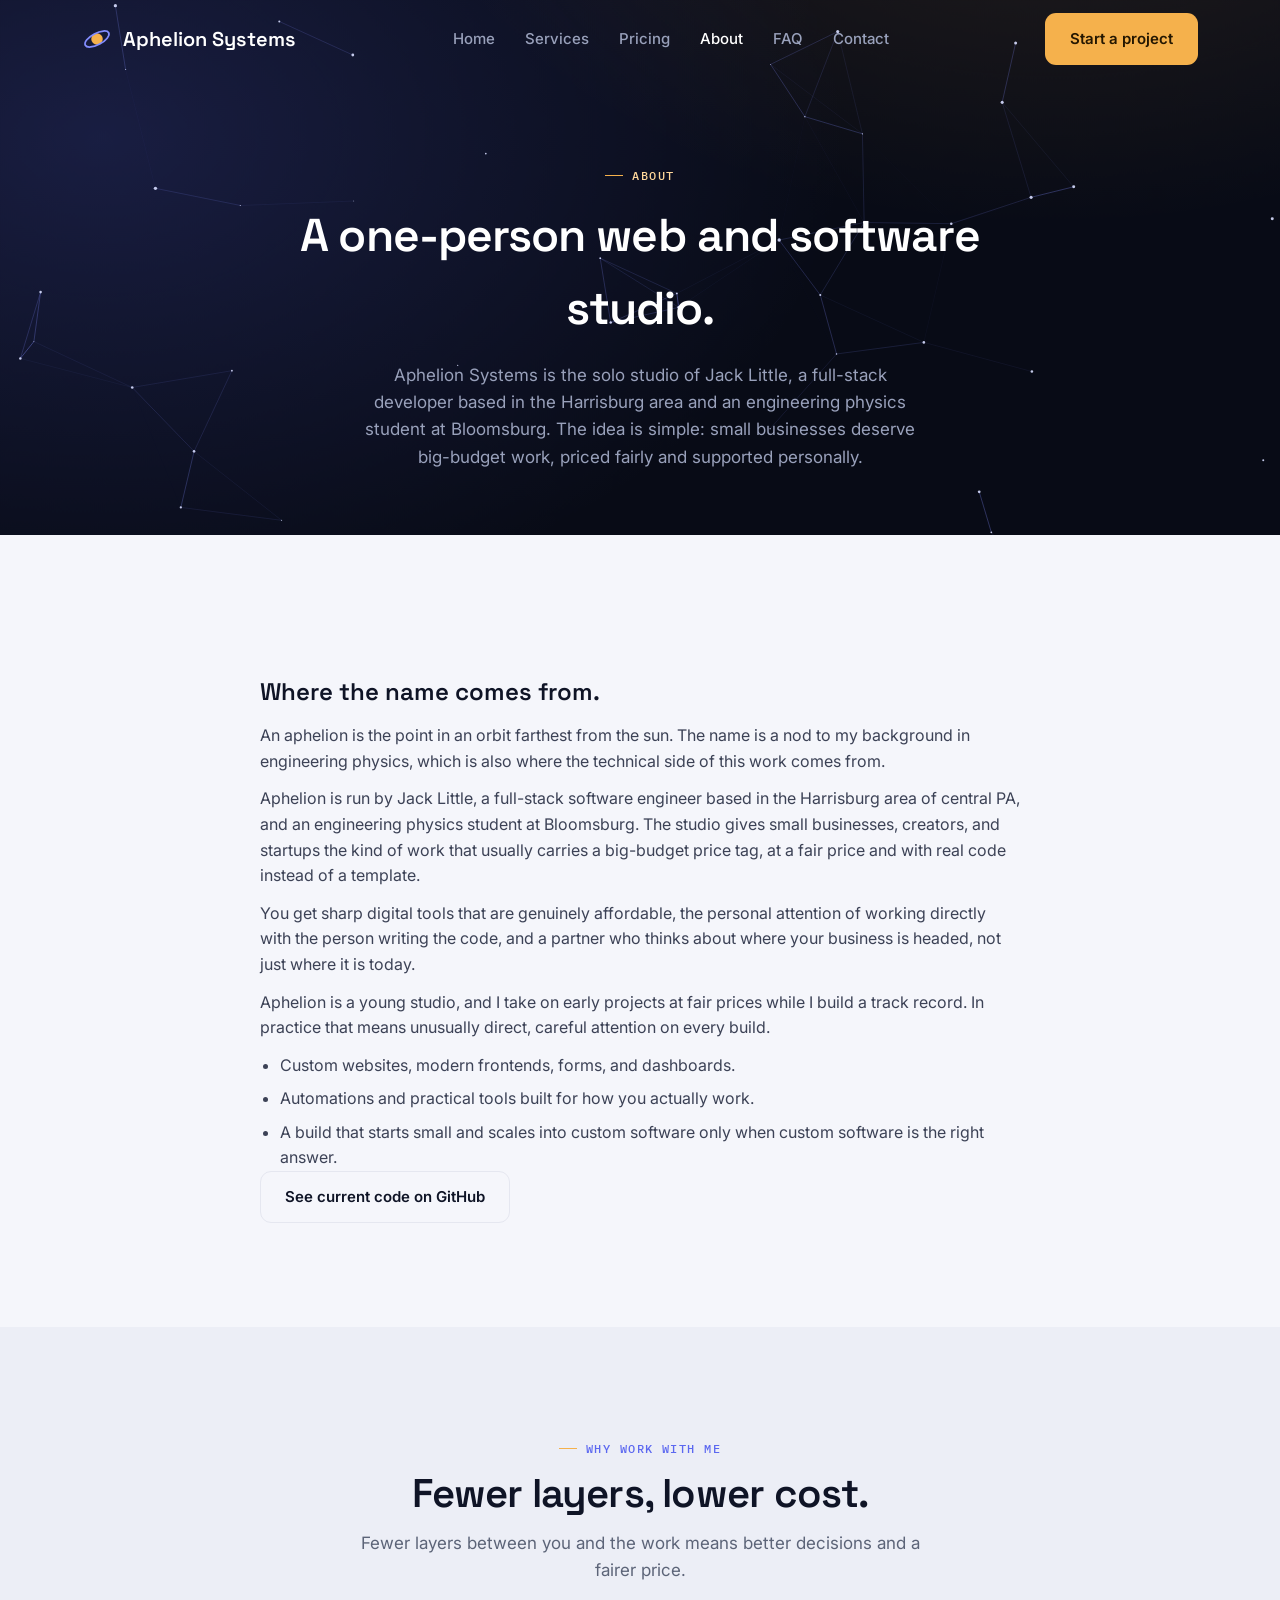
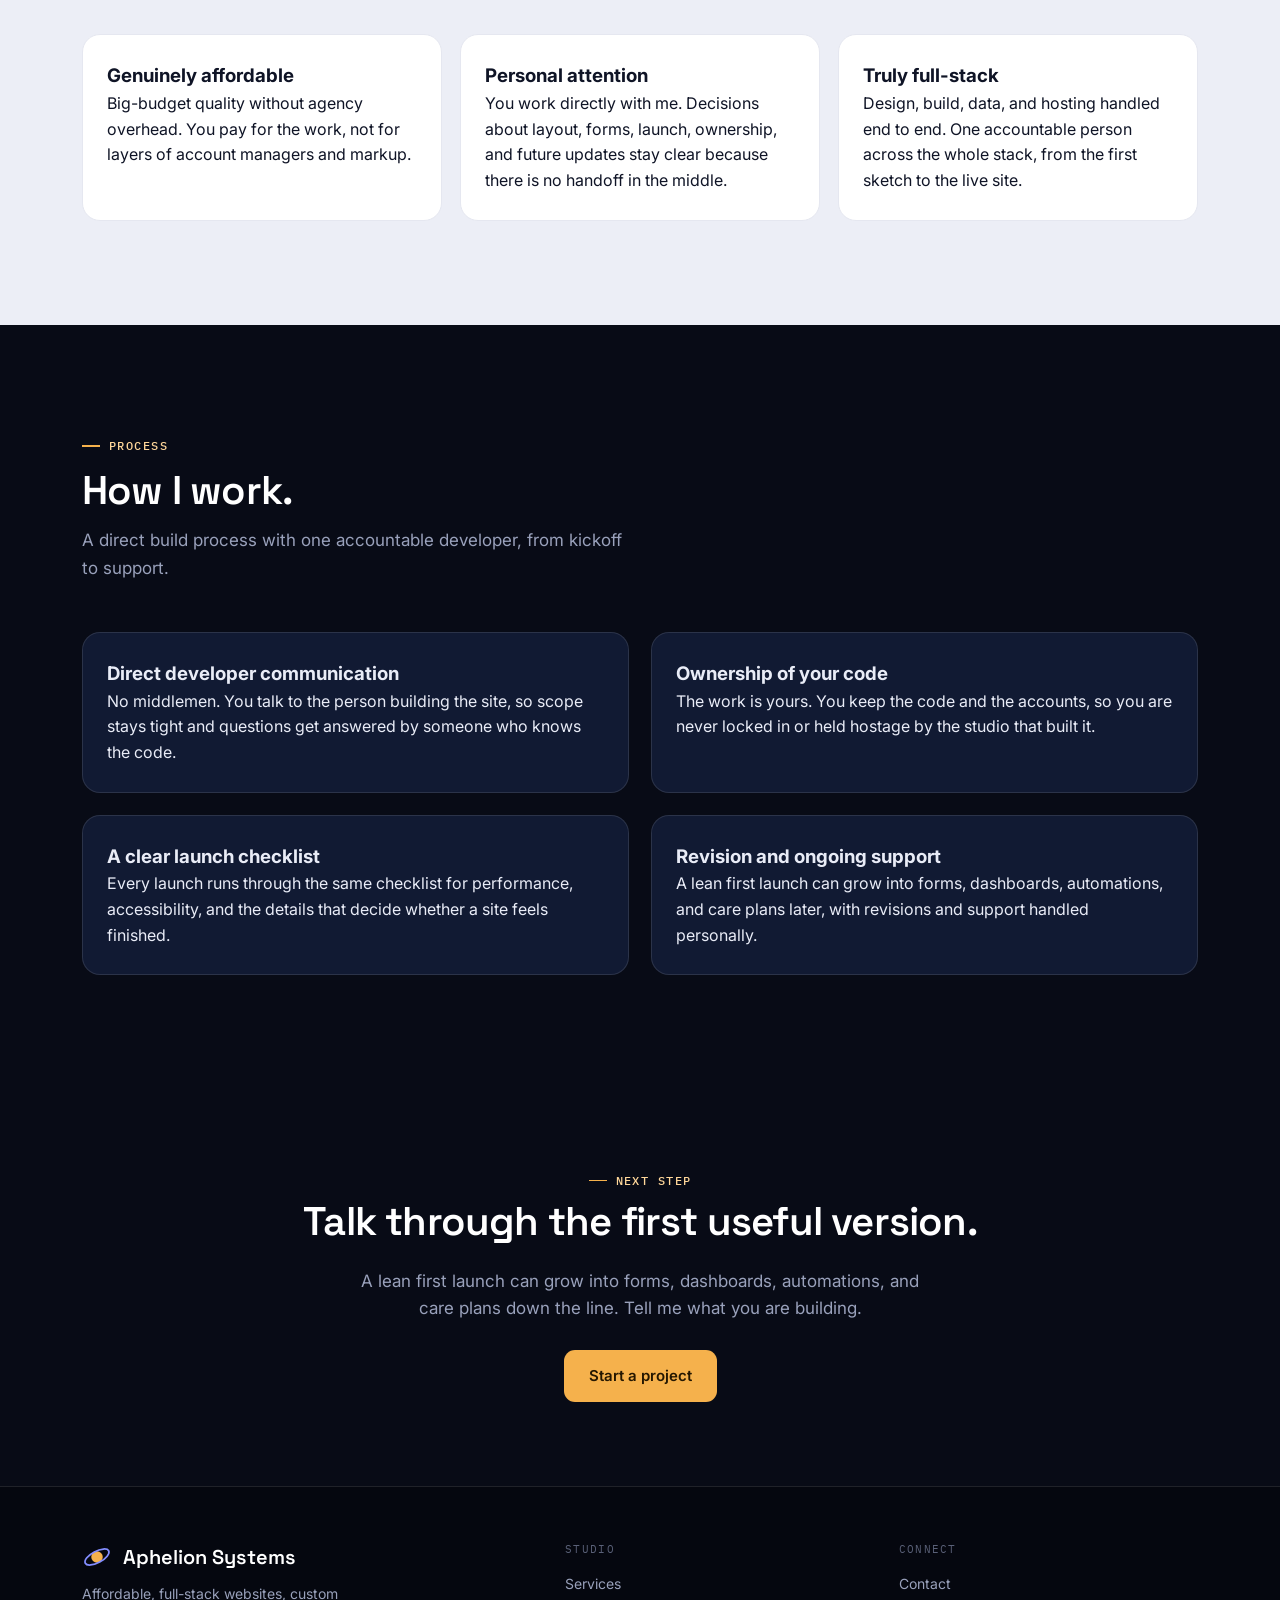
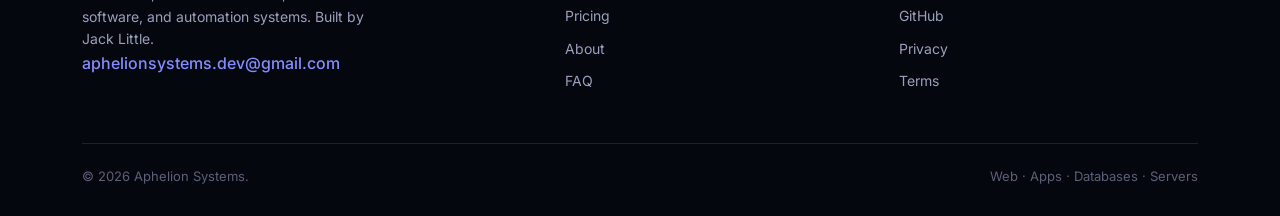
==== commit ac2ebe85: "Improve conversion, local SEO, and performance - Local SEO: name Harrisburg area / central PA across" ====
--- a/about.html
+++ b/about.html
@@ -7,7 +7,7 @@
   <meta name="description" content="Aphelion Systems is the solo studio of Jack Little, a full-stack software engineer and engineering physics student." />
   <meta property="og:title" content="About | Aphelion Systems" />
   <meta property="og:description" content="Aphelion Systems is the solo studio of Jack Little, a full-stack software engineer and engineering physics student." />
-  <meta property="og:image" content="https://www.aphelionsystems.dev/assets/work-storefront.png" />
+  <meta property="og:image" content="https://www.aphelionsystems.dev/assets/work-storefront.jpg" />
   <meta property="og:url" content="https://www.aphelionsystems.dev/about.html" />
   <meta name="twitter:card" content="summary_large_image" />
   <link rel="canonical" href="https://www.aphelionsystems.dev/about.html" />
@@ -18,7 +18,7 @@
   <link rel="preconnect" href="https://fonts.googleapis.com" />
   <link rel="preconnect" href="https://fonts.gstatic.com" crossorigin />
   <link href="https://fonts.googleapis.com/css2?family=IBM+Plex+Mono:wght@500&family=Inter:wght@400;500;600;700&family=Space+Grotesk:wght@400;500;600;700&display=swap" rel="stylesheet" />
-  <link rel="stylesheet" href="styles.css?v=11" />
+  <link rel="stylesheet" href="styles.css?v=12" />
 </head>
 <body>
   <canvas id="space" aria-hidden="true"></canvas>
@@ -36,7 +36,7 @@
       <div class="nav-cta"><a href="contact.html" class="btn btn-amber">Start a project</a><button class="nav-toggle" type="button" data-nav-toggle aria-expanded="false" aria-controls="site-nav"><span></span><span></span><span></span></button></div>
     </div>
   </header>
-<header class="page-hero"><div class="shell"><span class="eyebrow on-dark">About</span><h1>A one-person web and software studio.</h1><p>Aphelion Systems is the solo studio of Jack Little, built around a single idea: small businesses deserve big-budget work, priced fairly and supported personally.</p></div></header>
+<header class="page-hero"><div class="shell"><span class="eyebrow on-dark">About</span><h1>A one-person web and software studio.</h1><p>Aphelion Systems is the solo studio of Jack Little, a full-stack developer based in the Harrisburg area and an engineering physics student at Bloomsburg. The idea is simple: small businesses deserve big-budget work, priced fairly and supported personally.</p></div></header>
 
 <main>
   <section class="section">
@@ -44,8 +44,9 @@
       <div class="prose" data-reveal>
         <h2>Where the name comes from.</h2>
         <p>An aphelion is the point in an orbit farthest from the sun. The name is a nod to my background in engineering physics, which is also where the technical side of this work comes from.</p>
-        <p>Aphelion is run by Jack Little, a full-stack software engineer and engineering physics student. The studio exists to give small businesses, creators, and startups the kind of work that usually carries a big-budget price tag, without the agency overhead and without settling for a template.</p>
+        <p>Aphelion is run by Jack Little, a full-stack software engineer based in the Harrisburg area of central PA, and an engineering physics student at Bloomsburg. The studio gives small businesses, creators, and startups the kind of work that usually carries a big-budget price tag, at a fair price and with real code instead of a template.</p>
         <p>You get sharp digital tools that are genuinely affordable, the personal attention of working directly with the person writing the code, and a partner who thinks about where your business is headed, not just where it is today.</p>
+        <p>Aphelion is a young studio, and I take on early projects at fair prices while I build a track record. In practice that means unusually direct, careful attention on every build.</p>
         <ul>
           <li>Custom websites, modern frontends, forms, and dashboards.</li>
           <li>Automations and practical tools built for how you actually work.</li>
@@ -85,7 +86,7 @@
         <span class="eyebrow">Next step</span>
         <h2>Talk through the first useful version.</h2>
         <p>A lean first launch can grow into forms, dashboards, automations, and care plans down the line. Tell me what you are building.</p>
-        <a class="btn btn-amber" href="contact.html">Send a project note</a>
+        <a class="btn btn-amber" href="contact.html">Start a project</a>
       </div>
     </div>
   </section>
@@ -102,6 +103,6 @@
       <div class="footer-bottom"><span>&copy; <span data-year>2026</span> Aphelion Systems.</span><span>Web &middot; Apps &middot; Databases &middot; Servers</span></div>
     </div>
   </footer>
-  <script src="script.js?v=9"></script>
+  <script src="script.js?v=10"></script>
 </body>
 </html>
--- a/styles.css
+++ b/styles.css
@@ -57,6 +57,10 @@
 .btn-ghost:hover{border-color:var(--indigo);}
 .btn-ghost-dark{background:transparent; color:var(--ink); border-color:var(--line);}
 
+/* keyboard focus */
+:focus-visible{outline:2px solid var(--amber); outline-offset:3px; border-radius:8px;}
+.contact-form input:focus-visible,.contact-form select:focus-visible,.contact-form textarea:focus-visible{outline:2px solid var(--indigo); outline-offset:1px;}
+
 /* reveal */
 [data-reveal]{opacity:0; transform:translateY(20px); transition:opacity .7s ease, transform .7s cubic-bezier(.2,.7,.2,1);}
 [data-reveal].is-visible{opacity:1; transform:none;}
@@ -99,7 +103,7 @@
 .page-hero p{color:var(--muted-dark); font-size:17px; margin:16px auto 0; max-width:560px;}
 /* thank-you page: center the content and push the footer down on a short page */
 .page-hero.thanks .shell{min-height:78vh; display:flex; flex-direction:column; align-items:center; justify-content:center; padding-top:96px; padding-bottom:72px;}
-.page-hero.thanks .btn{margin-top:34px;}
+.page-hero.thanks .hero-actions{margin-top:30px;}
 
 /* ============ generic cards / grids ============ */
 .grid-3{display:grid; grid-template-columns:repeat(3,1fr); gap:18px;}
@@ -131,6 +135,14 @@
 .proj h3{font-family:var(--display); font-weight:600; font-size:21px; color:#fff;}
 .proj p{font-size:14.5px; color:var(--muted-dark); margin-top:8px;}
 .proj .text-link{display:inline-block; margin-top:14px; color:var(--indigo); font-weight:600; font-size:14px;}
+
+/* featured lead project + concept divider */
+.work-grid .proj.lead{grid-column:1 / -1; display:grid; grid-template-columns:1.15fr .85fr; align-items:stretch;}
+.work-grid .proj.lead .thumb{height:100%; min-height:310px; border-bottom:0; border-right:1px solid var(--line-dark);}
+.work-grid .proj.lead .body{padding:32px 34px 34px; display:flex; flex-direction:column; justify-content:center;}
+.work-note{grid-column:1 / -1; font-family:var(--mono); font-size:12.5px; letter-spacing:.03em; color:var(--muted-dark); padding-top:8px; margin-top:2px; border-top:1px solid var(--line-dark);}
+.quote{margin:16px 0 0; padding-left:14px; border-left:2px solid var(--amber); font-size:15px; font-style:italic; color:#cdd2e2;}
+.quote cite{display:block; margin-top:8px; font-style:normal; font-family:var(--mono); font-size:12.5px; color:var(--muted-dark);}
 
 /* audience pills */
 .audience-grid{display:grid; grid-template-columns:repeat(3,1fr); gap:14px;}
@@ -242,6 +254,8 @@
   .nav-links a{padding:14px 0; border-bottom:1px solid var(--line-dark);}
   .nav-toggle{display:flex;}
   .grid-3,.svc-grid,.work-grid,.grid-2,.audience-grid,.tier-grid,.split,.contact-layout{grid-template-columns:1fr;}
+  .work-grid .proj.lead{grid-template-columns:1fr;}
+  .work-grid .proj.lead .thumb{min-height:200px; border-right:0; border-bottom:1px solid var(--line-dark);}
   .timeline{grid-template-columns:1fr 1fr;}
   .section{padding:72px 0;}
 }
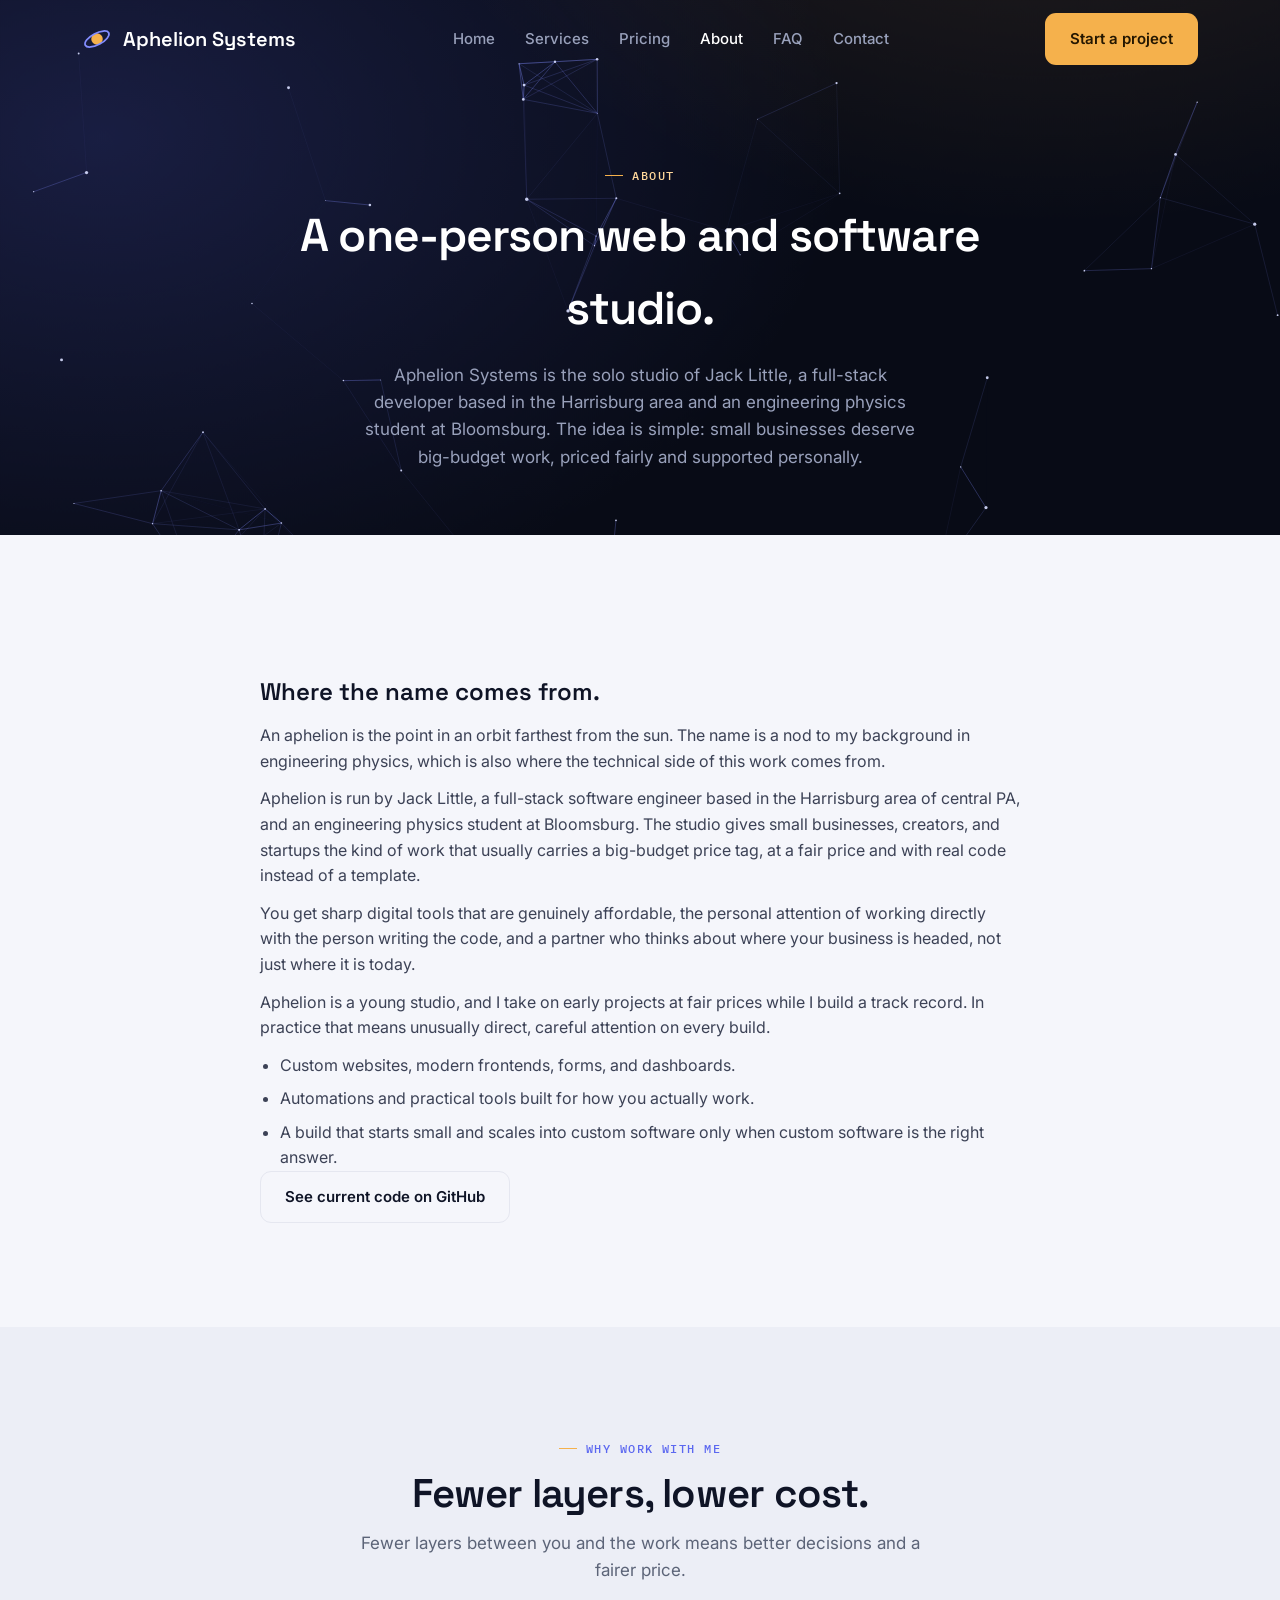
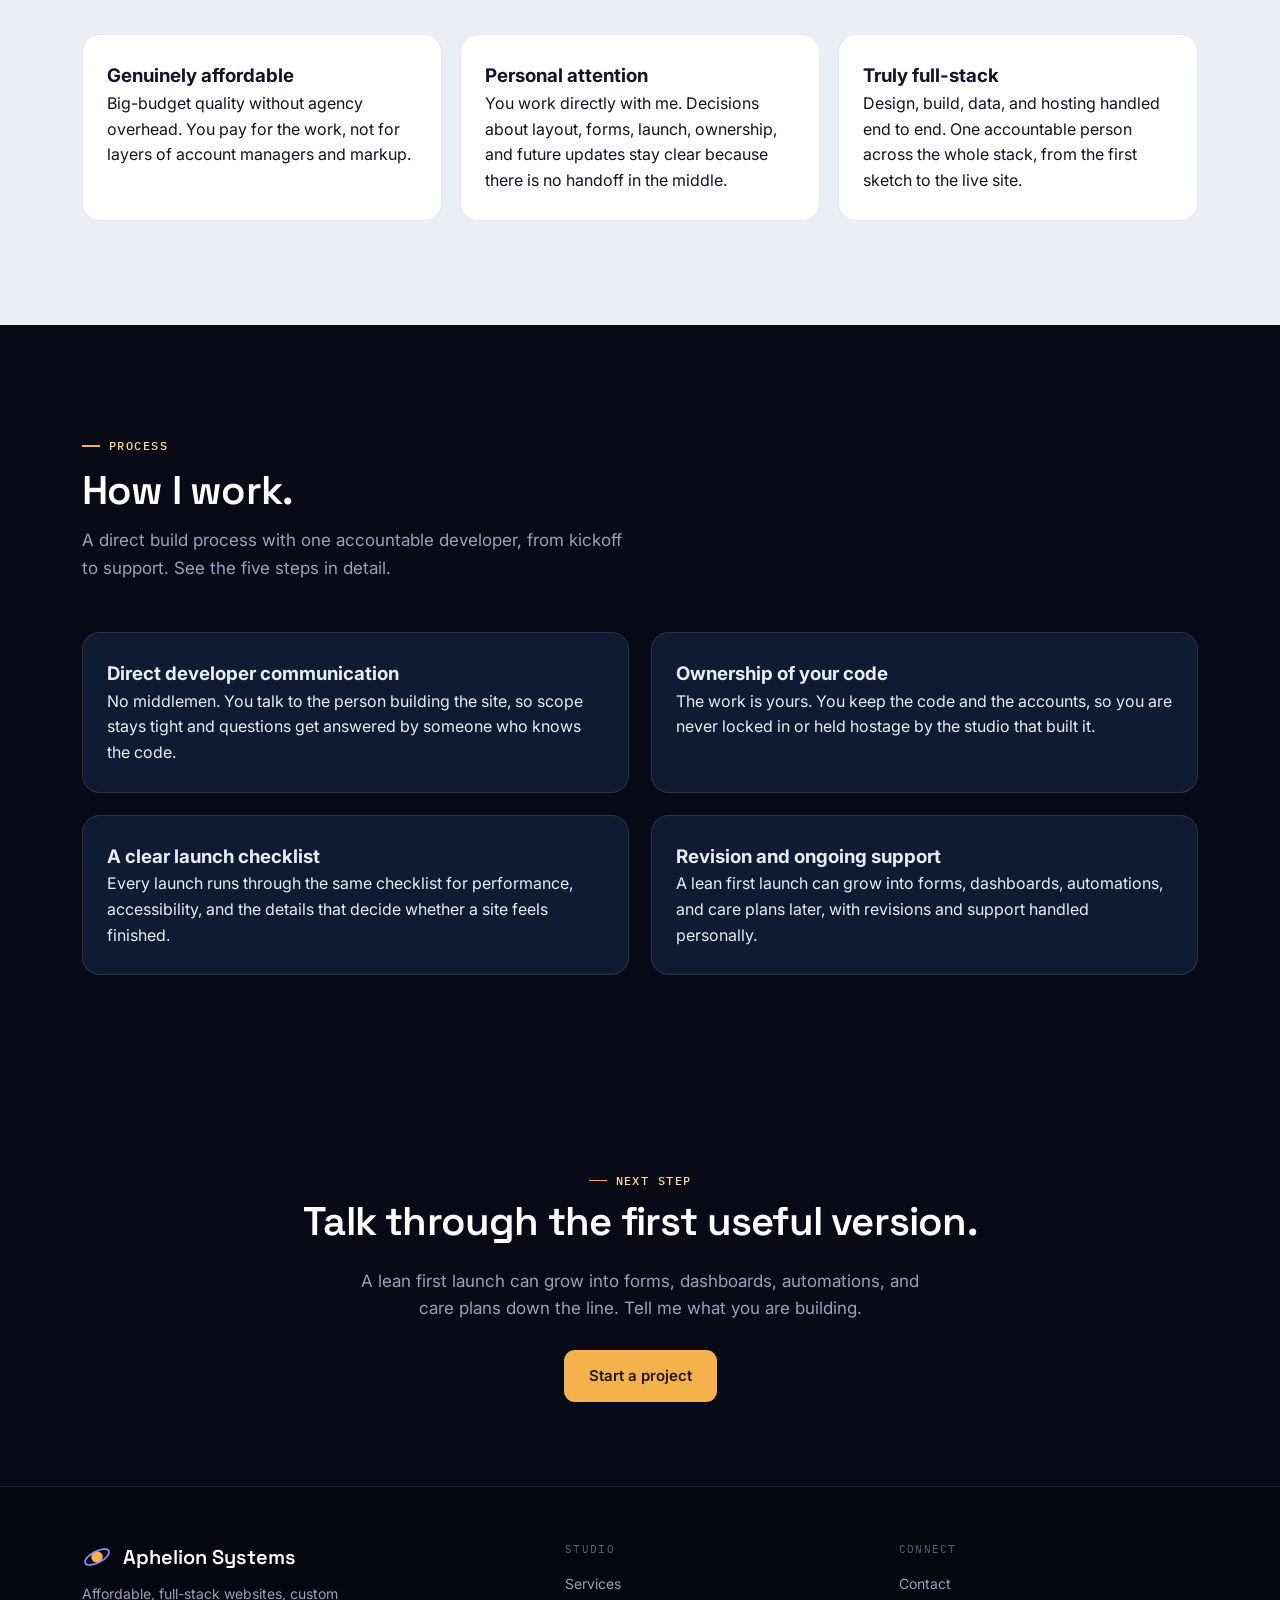
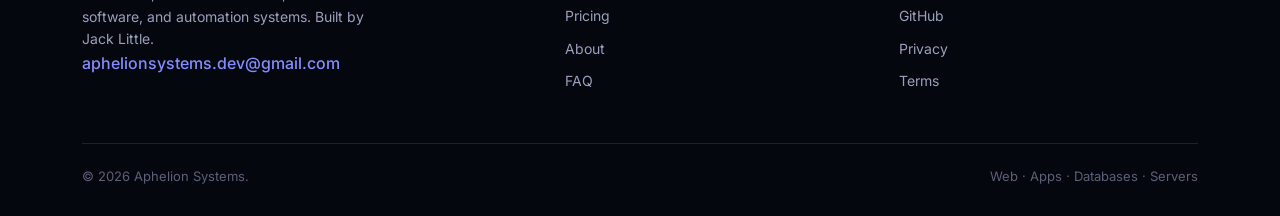
==== commit ca24dd7a: "General update: case study, SEO cleanup, copy fixes, UI polish - New Epic Little Treasures case-stud" ====
--- a/about.html
+++ b/about.html
@@ -18,7 +18,7 @@
   <link rel="preconnect" href="https://fonts.googleapis.com" />
   <link rel="preconnect" href="https://fonts.gstatic.com" crossorigin />
   <link href="https://fonts.googleapis.com/css2?family=IBM+Plex+Mono:wght@500&family=Inter:wght@400;500;600;700&family=Space+Grotesk:wght@400;500;600;700&display=swap" rel="stylesheet" />
-  <link rel="stylesheet" href="styles.css?v=12" />
+  <link rel="stylesheet" href="styles.css?v=13" />
 </head>
 <body>
   <canvas id="space" aria-hidden="true"></canvas>
@@ -70,7 +70,7 @@
 
   <section class="section dark">
     <div class="shell">
-      <div class="section-head" data-reveal><span class="eyebrow">Process</span><h2 class="section-title">How I work.</h2><p class="section-sub">A direct build process with one accountable developer, from kickoff to support.</p></div>
+      <div class="section-head" data-reveal><span class="eyebrow">Process</span><h2 class="section-title">How I work.</h2><p class="section-sub">A direct build process with one accountable developer, from kickoff to support. <a href="process.html">See the five steps in detail.</a></p></div>
       <div class="grid-2">
         <article class="card" data-reveal><h3>Direct developer communication</h3><p>No middlemen. You talk to the person building the site, so scope stays tight and questions get answered by someone who knows the code.</p></article>
         <article class="card" data-reveal data-delay="1"><h3>Ownership of your code</h3><p>The work is yours. You keep the code and the accounts, so you are never locked in or held hostage by the studio that built it.</p></article>
@@ -103,6 +103,6 @@
       <div class="footer-bottom"><span>&copy; <span data-year>2026</span> Aphelion Systems.</span><span>Web &middot; Apps &middot; Databases &middot; Servers</span></div>
     </div>
   </footer>
-  <script src="script.js?v=10"></script>
+  <script src="script.js?v=11"></script>
 </body>
 </html>
--- a/styles.css
+++ b/styles.css
@@ -52,6 +52,7 @@
 .btn{display:inline-flex; align-items:center; gap:9px; font-family:var(--body); font-weight:600; font-size:15px; padding:13px 24px; border-radius:11px; cursor:pointer; border:1px solid transparent; transition:transform .15s ease, background .2s ease, border-color .2s ease;}
 .btn:hover{transform:translateY(-1px);}
 .btn-amber{background:var(--amber); color:#241701;}
+.btn-amber:focus-visible{outline:none; box-shadow:0 0 0 2px var(--bg), 0 0 0 4px var(--amber);}
 .btn-indigo{background:var(--indigo-deep); color:#fff;}
 .btn-ghost{background:transparent; color:var(--on-dark); border-color:var(--line-dark);}
 .btn-ghost:hover{border-color:var(--indigo);}
@@ -67,7 +68,10 @@
 [data-reveal][data-delay="1"]{transition-delay:.08s;}
 [data-reveal][data-delay="2"]{transition-delay:.16s;}
 [data-reveal][data-delay="3"]{transition-delay:.24s;}
-@media (prefers-reduced-motion: reduce){ [data-reveal]{opacity:1; transform:none; transition:none;} }
+@media (prefers-reduced-motion: reduce){
+  [data-reveal]{opacity:1; transform:none; transition:none;}
+  .btn:hover,.svc:hover,.proj:hover,.card-link:hover,.svc:hover .ico{transform:none;}
+}
 
 /* ============ nav ============ */
 .nav{position:fixed; top:0; left:0; right:0; z-index:40; transition:background .25s ease, border-color .25s ease;}
@@ -117,7 +121,8 @@
 .svc-grid{display:grid; grid-template-columns:repeat(3,1fr); gap:18px;}
 .svc{background:var(--white); border:1px solid var(--line); border-radius:var(--r); padding:28px 26px; transition:transform .15s ease, box-shadow .2s ease;}
 .svc:hover{transform:translateY(-3px); box-shadow:0 22px 44px -28px rgba(20,28,64,.4);}
-.svc .ico{width:46px; height:46px; border-radius:12px; display:grid; place-items:center; background:linear-gradient(140deg,#EEF0FF,#E0E4FF); color:var(--indigo-deep); margin-bottom:18px;}
+.svc .ico{width:46px; height:46px; border-radius:12px; display:grid; place-items:center; background:linear-gradient(140deg,#EEF0FF,#E0E4FF); color:var(--indigo-deep); margin-bottom:18px; transition:transform .18s ease, box-shadow .2s ease;}
+.svc:hover .ico{transform:translateY(-2px) scale(1.04); box-shadow:0 10px 20px -12px rgba(92,104,240,.5);}
 .svc:nth-child(2) .ico,.svc:nth-child(5) .ico{background:linear-gradient(140deg,#FFF3E0,#FFE7C4); color:#C7821F;}
 .svc h3{font-family:var(--display); font-weight:600; font-size:20px; color:var(--ink);}
 .svc p{font-size:14.5px; color:var(--muted); margin-top:8px;}
@@ -125,7 +130,7 @@
 /* work / projects */
 .work-grid{display:grid; grid-template-columns:repeat(2,1fr); gap:22px;}
 .proj{background:var(--panel); border:1px solid var(--line-dark); border-radius:var(--r); overflow:hidden; transition:transform .15s ease;}
-.proj:hover{transform:translateY(-3px);}
+.proj:hover{transform:translateY(-3px); box-shadow:0 22px 44px -28px rgba(8,11,22,.6); border-color:rgba(131,141,255,.35);}
 .proj .thumb{height:226px; overflow:hidden; border-bottom:1px solid var(--line-dark);}
 .proj .thumb img{width:100%; height:100%; object-fit:cover; object-position:top;}
 .proj .body{padding:22px 24px 26px;}
@@ -244,7 +249,8 @@
 .site-footer .colhead{font-family:var(--mono); font-size:11px; letter-spacing:.12em; text-transform:uppercase; color:#5A6178; margin-bottom:14px;}
 .site-footer a.flink{display:block; font-size:14px; margin-bottom:10px; color:var(--muted-dark);}
 .site-footer a.flink:hover{color:#fff;}
-.site-footer .email{color:var(--indigo); font-weight:500;}
+.site-footer .email{color:var(--indigo); font-weight:500; transition:color .2s ease;}
+.site-footer .email:hover{color:var(--amber-soft);}
 .footer-bottom{border-top:1px solid var(--line-dark); margin-top:40px; padding-top:22px; display:flex; justify-content:space-between; font-size:13px; color:#5A6178;}
 
 /* ============ responsive ============ */
@@ -257,9 +263,14 @@
   .work-grid .proj.lead{grid-template-columns:1fr;}
   .work-grid .proj.lead .thumb{min-height:200px; border-right:0; border-bottom:1px solid var(--line-dark);}
   .timeline{grid-template-columns:1fr 1fr;}
+  .hero-inner{padding:150px 0 88px;}
   .section{padding:72px 0;}
 }
-@media (max-width:560px){ .timeline{grid-template-columns:1fr;} .shell{padding:0 22px;} }
+@media (max-width:560px){
+  .timeline{grid-template-columns:1fr;} .shell{padding:0 22px;}
+  .hero-inner{padding:128px 0 72px;} .hero .lede{font-size:16.5px;}
+  .section{padding:56px 0;} .section.tight{padding:48px 0;} .section-head{margin-bottom:34px;}
+}
 
 /* clickable hero service labels + anchor offset for jumped-to service cards */
 .hero-trust a{color:var(--on-dark); font-weight:600; font-size:14px; text-decoration:none; transition:color .2s ease;}
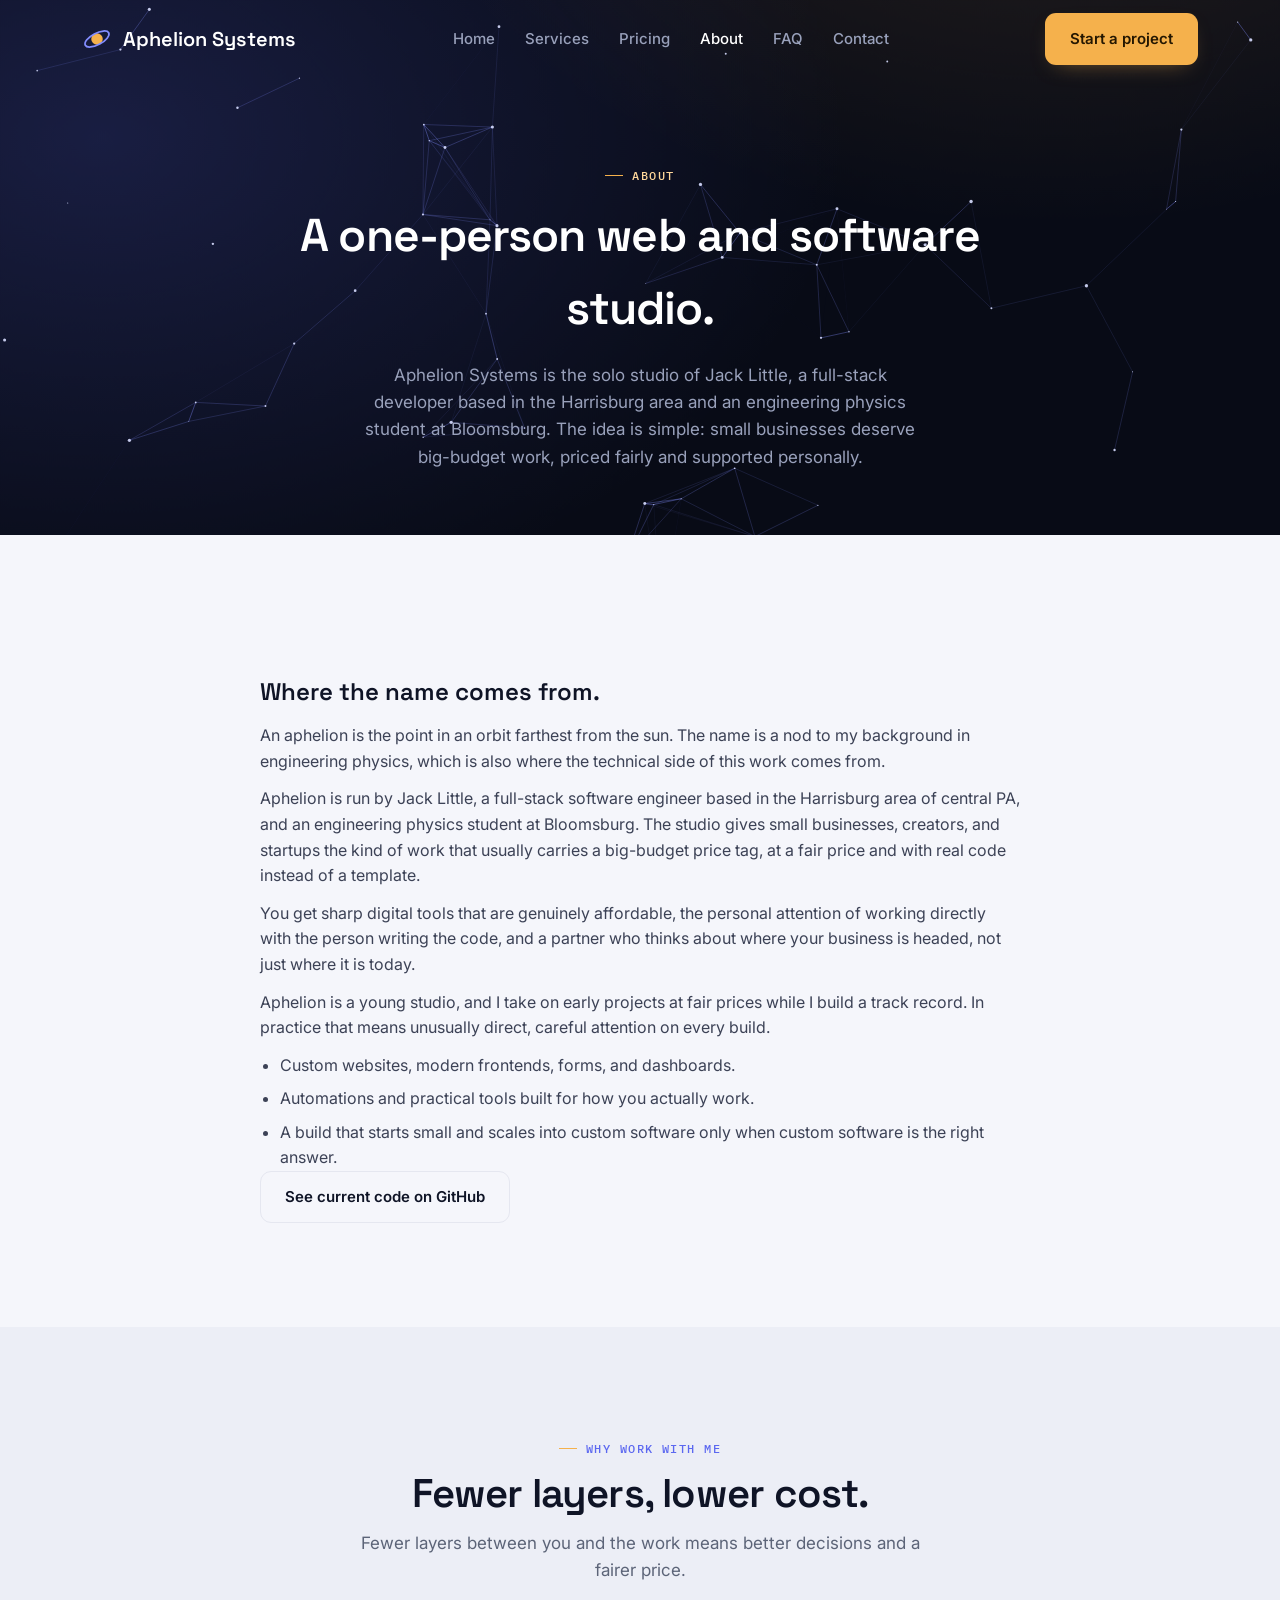
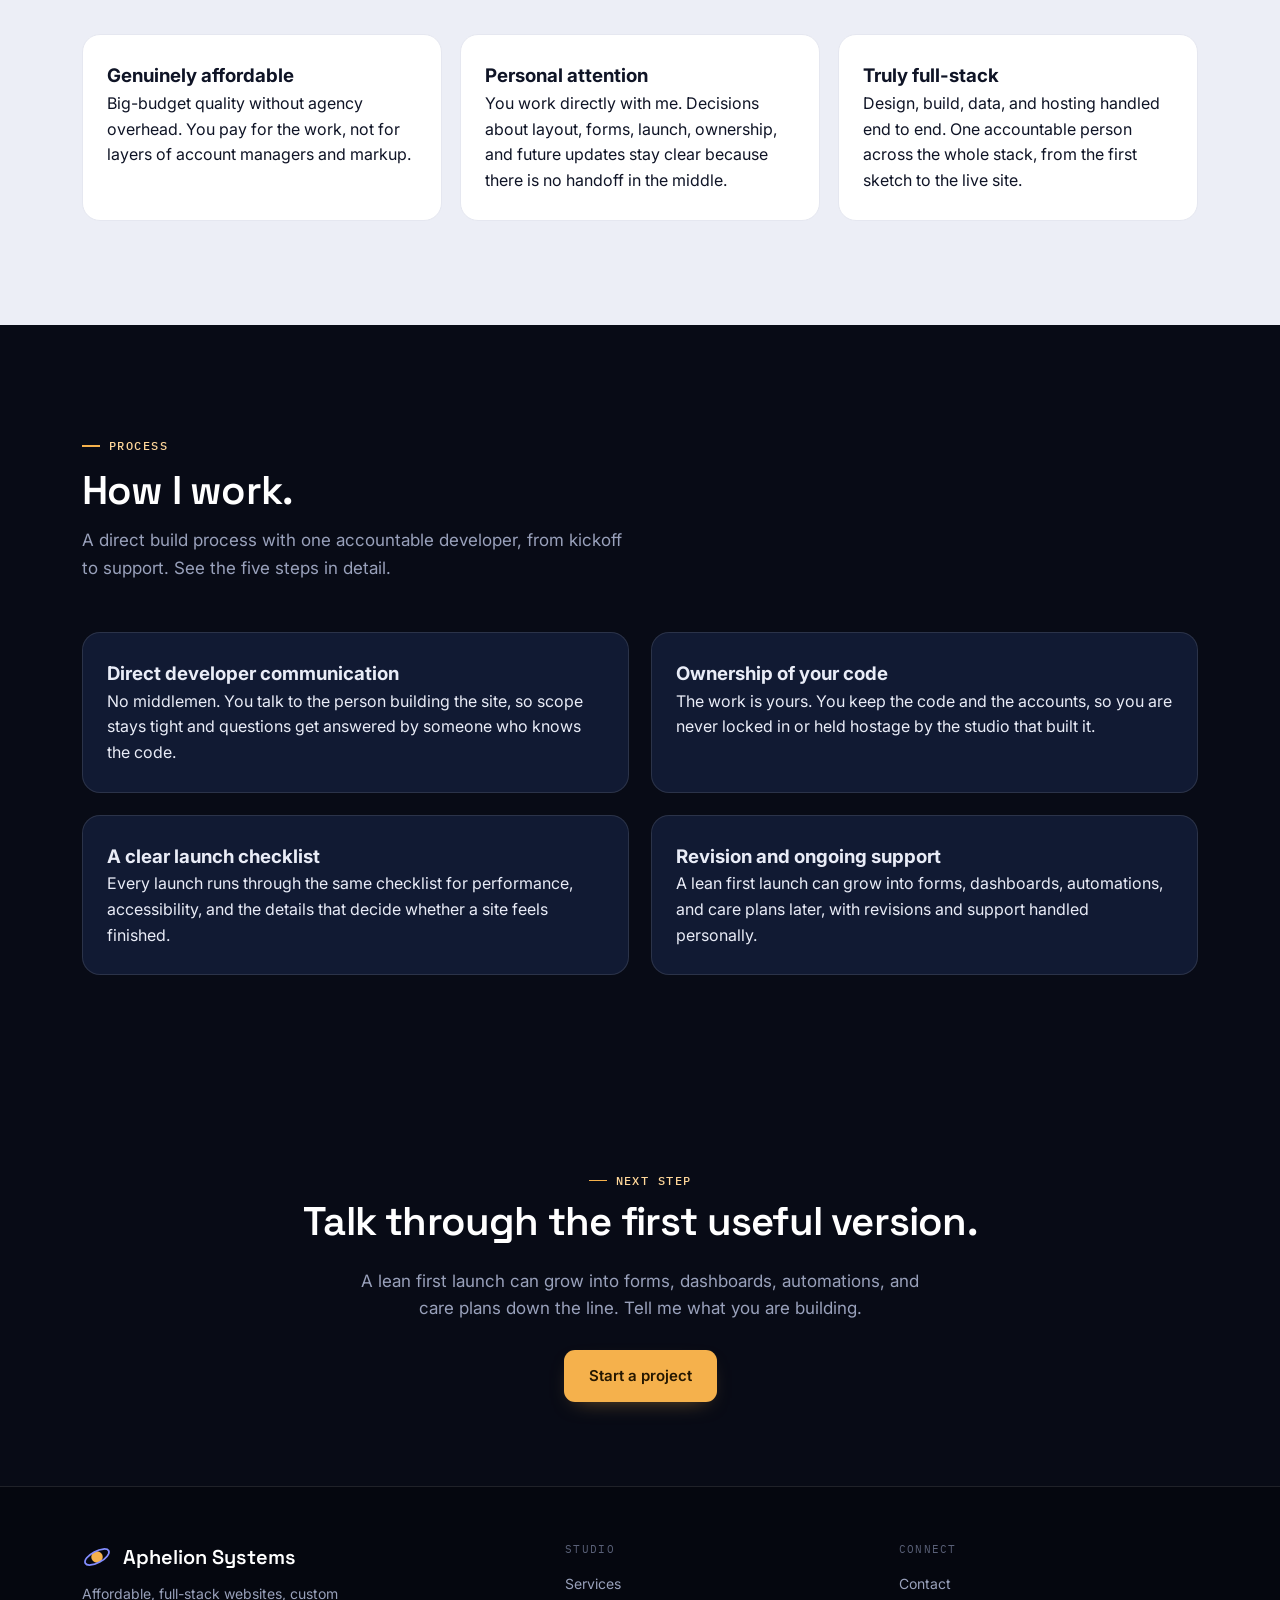
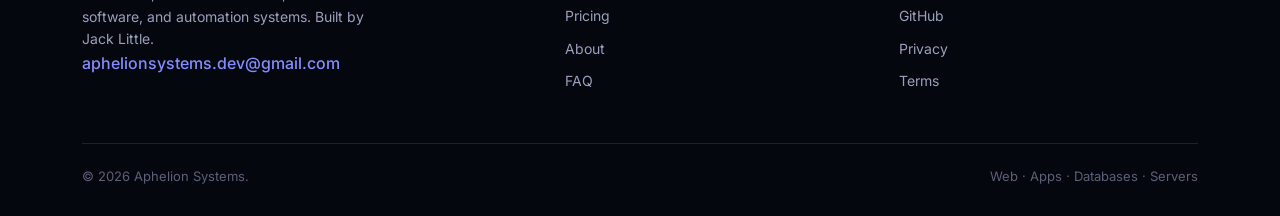
==== commit 1acc174d: "Design polish: amber CTA depth, amber-edged featured card, constellation timeline, hero rhythm Co-Au" ====
--- a/about.html
+++ b/about.html
@@ -18,7 +18,7 @@
   <link rel="preconnect" href="https://fonts.googleapis.com" />
   <link rel="preconnect" href="https://fonts.gstatic.com" crossorigin />
   <link href="https://fonts.googleapis.com/css2?family=IBM+Plex+Mono:wght@500&family=Inter:wght@400;500;600;700&family=Space+Grotesk:wght@400;500;600;700&display=swap" rel="stylesheet" />
-  <link rel="stylesheet" href="styles.css?v=13" />
+  <link rel="stylesheet" href="styles.css?v=14" />
 </head>
 <body>
   <canvas id="space" aria-hidden="true"></canvas>
--- a/styles.css
+++ b/styles.css
@@ -51,8 +51,10 @@
 /* buttons */
 .btn{display:inline-flex; align-items:center; gap:9px; font-family:var(--body); font-weight:600; font-size:15px; padding:13px 24px; border-radius:11px; cursor:pointer; border:1px solid transparent; transition:transform .15s ease, background .2s ease, border-color .2s ease;}
 .btn:hover{transform:translateY(-1px);}
-.btn-amber{background:var(--amber); color:#241701;}
+.btn-amber{background:var(--amber); color:#241701; box-shadow:0 8px 22px -12px rgba(245,177,76,.55);}
 .btn-amber:focus-visible{outline:none; box-shadow:0 0 0 2px var(--bg), 0 0 0 4px var(--amber);}
+.btn-amber:hover{background:var(--amber-soft); box-shadow:0 14px 30px -12px rgba(245,177,76,.7);}
+.btn-indigo:hover{background:var(--indigo);}
 .btn-indigo{background:var(--indigo-deep); color:#fff;}
 .btn-ghost{background:transparent; color:var(--on-dark); border-color:var(--line-dark);}
 .btn-ghost:hover{border-color:var(--indigo);}
@@ -91,10 +93,10 @@
 .hero-glow{position:absolute; inset:0; z-index:0; pointer-events:none; background:
   radial-gradient(680px 420px at 50% -10%, rgba(245,177,76,.12), transparent 60%);}
 .hero-inner{position:relative; z-index:2; text-align:center; max-width:800px; margin:0 auto; padding:184px 0 120px;}
-.hero-inner .eyebrow{margin-bottom:22px;}
+.hero-inner .eyebrow{margin-bottom:26px; opacity:.95;}
 .hero h1{font-family:var(--display); font-weight:600; font-size:clamp(33px,4.6vw,52px); line-height:1.08; letter-spacing:-.02em; color:#fff; max-width:760px; margin:0 auto;}
 .hero h1 .accent{color:var(--amber-soft);}
-.hero .lede{color:var(--muted-dark); font-size:18px; margin:22px auto 34px; max-width:580px;}
+.hero .lede{color:var(--muted-dark); font-size:18px; margin:24px auto 36px; max-width:552px;}
 .hero-actions{display:flex; gap:13px; flex-wrap:wrap; justify-content:center;}
 .hero-trust{display:flex; gap:8px; flex-wrap:wrap; justify-content:center; align-items:center; margin:46px auto 0; padding-top:26px; border-top:1px solid var(--line-dark); max-width:680px;}
 .hero-trust b{font-size:14px; color:var(--on-dark); font-weight:600;}
@@ -145,6 +147,8 @@
 .work-grid .proj.lead{grid-column:1 / -1; display:grid; grid-template-columns:1.15fr .85fr; align-items:stretch;}
 .work-grid .proj.lead .thumb{height:100%; min-height:310px; border-bottom:0; border-right:1px solid var(--line-dark);}
 .work-grid .proj.lead .body{padding:32px 34px 34px; display:flex; flex-direction:column; justify-content:center;}
+.work-grid .proj.lead{border-color:rgba(245,177,76,.28); box-shadow:0 30px 60px -40px rgba(245,177,76,.25), 0 20px 50px -30px rgba(8,11,22,.7);}
+.work-grid .proj.lead:hover{border-color:rgba(245,177,76,.45);}
 .work-note{grid-column:1 / -1; font-family:var(--mono); font-size:12.5px; letter-spacing:.03em; color:var(--muted-dark); padding-top:8px; margin-top:2px; border-top:1px solid var(--line-dark);}
 .quote{margin:16px 0 0; padding-left:14px; border-left:2px solid var(--amber); font-size:15px; font-style:italic; color:#cdd2e2;}
 .quote cite{display:block; margin-top:8px; font-style:normal; font-family:var(--mono); font-size:12.5px; color:var(--muted-dark);}
@@ -157,7 +161,11 @@
 /* timeline / process */
 .timeline{list-style:none; display:grid; grid-template-columns:repeat(5,1fr); gap:16px; counter-reset:step;}
 .timeline.stack{grid-template-columns:1fr; gap:14px; max-width:760px;}
-.timeline li{position:relative; padding-top:22px; border-top:2px solid var(--indigo-deep);}
+.timeline li{position:relative; padding-top:30px; border-top:0;}
+.timeline li::before{content:""; position:absolute; top:0; left:0; right:0; height:2px; background:linear-gradient(90deg, var(--indigo-deep), rgba(131,141,255,.25));}
+.timeline li::after{content:""; position:absolute; top:-5px; left:0; width:11px; height:11px; border-radius:50%; background:var(--indigo-deep); box-shadow:0 0 0 4px rgba(131,141,255,.18);}
+.section.dark .timeline li::before{background:linear-gradient(90deg, var(--indigo), rgba(131,141,255,.2));}
+.section.dark .timeline li::after{background:var(--indigo); box-shadow:0 0 0 4px rgba(131,141,255,.22);}
 .timeline li span{font-family:var(--mono); font-size:13px; color:var(--indigo-deep); font-weight:500;}
 .section.dark .timeline li span{color:var(--indigo);}
 .timeline li h3{font-family:var(--display); font-weight:600; font-size:18px; margin:8px 0 6px; color:inherit;}
